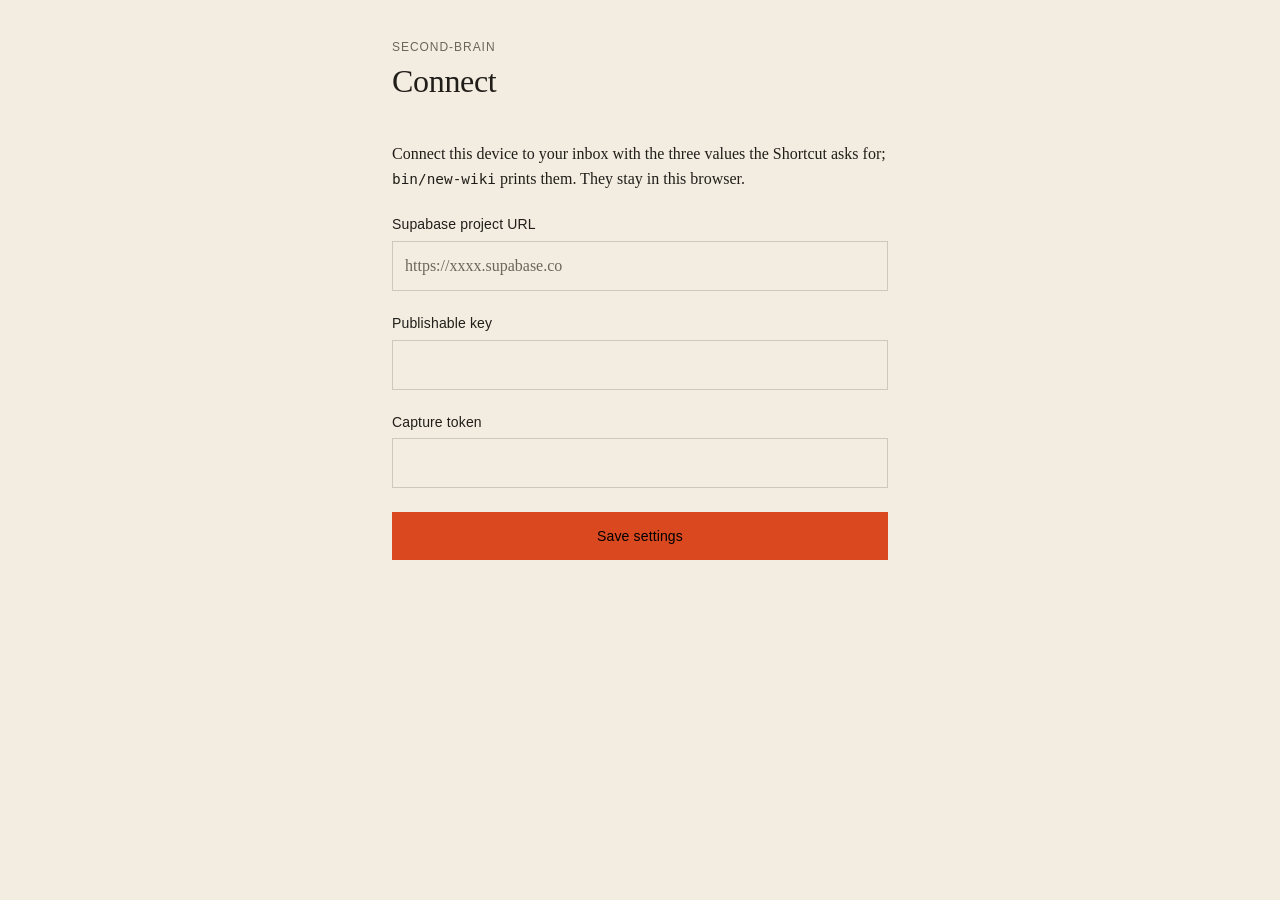
==== web/index.html @ a89e050c "feat(web): capture page for Android and desktop An installable page (PWA) that does what the Shortcu" ====
<!doctype html>
<html lang="en">
<head>
<meta charset="utf-8">
<meta name="viewport" content="width=device-width, initial-scale=1, viewport-fit=cover">
<meta http-equiv="Content-Security-Policy" content="default-src 'self'; connect-src 'self' https:; img-src 'self' blob: data:; script-src 'self'; style-src 'self'; base-uri 'none'; form-action 'self'">
<meta name="referrer" content="no-referrer">
<meta name="theme-color" content="#f3ede1">
<meta name="description" content="Share a link, a post or an image to your second-brain wiki from Android or a computer.">
<title>Save to second-brain</title>
<link rel="manifest" href="manifest.webmanifest">
<link rel="icon" href="icons/icon.svg" type="image/svg+xml">
<link rel="apple-touch-icon" href="icons/icon-192.png">
<link rel="stylesheet" href="style.css">
<script src="app.js" defer></script>
</head>
<body>
<main>
  <header>
    <p class="brand">second-brain</p>
    <h1 id="title">Save</h1>
  </header>

  <aside class="install" id="install-banner" hidden>
    <p>Install this page to save from any app's Share menu.</p>
    <button type="button" class="secondary" id="install">Install</button>
  </aside>

  <form id="capture" novalidate hidden>
    <section class="shared" id="shared" hidden>
      <p class="kind">Image</p>
      <img id="preview" alt="The image you're about to save">
      <button type="button" class="link" id="drop-image">Use a link instead</button>
    </section>

    <div class="link-input" id="link-input">
      <label class="field">
        <span>Link</span>
        <input id="url" type="url" inputmode="url" placeholder="https://…" autocomplete="off" spellcheck="false">
      </label>
      <p class="muted">Or <label class="link" for="file">choose an image</label>, paste one or drop it here.</p>
      <input id="file" type="file" accept="image/*" hidden>
    </div>

    <fieldset class="intents">
      <legend>What caught your eye?</legend>
      <div class="options" id="intents"></div>
    </fieldset>

    <label class="field">
      <span>Note</span>
      <textarea id="note" rows="3" placeholder="What do you want from this? For Idea to grow, the thought it gave you (optional)"></textarea>
    </label>
    <p class="muted" id="grow-hint" hidden>Without a note nothing is planted in hypar.</p>

    <button type="submit" class="primary" id="send">Save to second-brain</button>
    <p class="status" id="status" role="status" aria-live="polite"></p>
  </form>

  <form id="settings" novalidate hidden>
    <p>Connect this device to your inbox with the three values the Shortcut asks for; <code>bin/new-wiki</code> prints them. They stay in this browser.</p>
    <label class="field">
      <span>Supabase project URL</span>
      <input id="s-url" type="url" inputmode="url" placeholder="https://xxxx.supabase.co" autocomplete="off" spellcheck="false">
    </label>
    <label class="field">
      <span>Publishable key</span>
      <input id="s-key" type="text" autocomplete="off" spellcheck="false">
    </label>
    <label class="field">
      <span>Capture token</span>
      <input id="s-token" type="password" autocomplete="off" spellcheck="false">
    </label>
    <button type="submit" class="primary">Save settings</button>
    <p class="status" id="s-status" role="status" aria-live="polite"></p>

    <section id="extras" hidden>
      <h2>On Android</h2>
      <p class="muted">Install it from Chrome's menu (⋮ → Install app, or Add to Home screen). It then shows up when you share from any app.</p>

      <h2>On a computer</h2>
      <p>Drag this to your bookmarks bar: <a class="chip" id="bookmarklet" href="#">Save to second-brain</a></p>
      <p class="muted">Click it on any page to save that page.</p>

      <h2>On another device</h2>
      <button type="button" class="secondary" id="copy-link">Copy setup link</button>
      <p class="muted">Open the link on the other device to connect it. It holds your capture token: keep it private.</p>

      <p><button type="button" class="link" id="forget">Forget these settings</button></p>
    </section>
  </form>

  <footer id="footer" hidden>
    <p id="queue" hidden><span id="queue-count"></span> <button type="button" class="link" id="retry">Retry now</button></p>
    <button type="button" class="link" id="toggle-settings">Settings</button>
  </footer>
</main>
</body>
</html>
---- web/style.css ----
/* Tokens from docs/examples/DESIGN.style-paper-ink.md, a DESIGN.md second-brain
   generated: warm paper, black ink, one hot accent, square corners, no shadows. */
:root {
  --primary: #d9481f;
  --on-primary: #000000;
  --secondary: #6b655b;
  --tertiary: #2d5b8a;
  --on-tertiary: #f3ede1;
  --neutral: #f3ede1;
  --surface: #ebe3d3;
  --on-surface: #211e1a;
  --outline: #cdc8bd;
  --serif: "Source Serif 4", Georgia, "Times New Roman", serif;
  --sans: Inter, "Helvetica Neue", Helvetica, Arial, sans-serif;
  color-scheme: light;
}

* { box-sizing: border-box; }
[hidden] { display: none !important; }

html { -webkit-text-size-adjust: 100%; }
body {
  margin: 0;
  background: var(--neutral);
  color: var(--on-surface);
  font: 400 16px/1.6 var(--serif);
}

main {
  max-width: 34rem;
  margin: 0 auto;
  padding: max(40px, env(safe-area-inset-top)) 24px max(40px, env(safe-area-inset-bottom));
}

header { margin-bottom: 40px; }
.brand, h2, .kind {
  margin: 0 0 8px;
  font: 500 12px/1.2 var(--sans);
  letter-spacing: 0.08em;
  text-transform: uppercase;
  color: var(--secondary);
}
h1 { margin: 0; font: 500 32px/1.2 var(--serif); letter-spacing: -0.01em; }
h2 { margin: 40px 0 12px; }
p { margin: 0; }
code { font: 0.9em ui-monospace, Menlo, Consolas, monospace; }

form { display: grid; gap: 24px; }
.field { display: grid; gap: 8px; }
.field > span, legend { font: 500 14px/1.2 var(--sans); letter-spacing: 0.01em; }
.link-input { display: grid; gap: 12px; }

input[type="url"], input[type="text"], input[type="password"], textarea {
  width: 100%;
  min-height: 48px;
  padding: 12px;
  border: 1px solid var(--outline);
  border-radius: 0;
  background: var(--neutral);
  color: var(--on-surface);
  font: 400 16px/1.5 var(--serif);
}
textarea { resize: vertical; }
::placeholder { color: var(--secondary); opacity: 1; }

fieldset { margin: 0; padding: 0; border: 0; min-width: 0; }
legend { padding: 0; margin-bottom: 12px; }
.options { display: flex; flex-wrap: wrap; gap: 8px; }
.options label { cursor: pointer; }
.options input { position: absolute; opacity: 0; pointer-events: none; }
.options span {
  display: inline-block;
  padding: 8px 12px;
  border: 1px solid var(--outline);
  background: var(--surface);
  font: 500 14px/1.2 var(--sans);
}
.options input:checked + span { background: var(--tertiary); border-color: var(--tertiary); color: var(--on-tertiary); }

button { border-radius: 0; font: 500 14px/1.2 var(--sans); letter-spacing: 0.01em; cursor: pointer; }
.primary, .secondary { min-height: 48px; padding: 0 24px; }
.primary { border: 0; background: var(--primary); color: var(--on-primary); }
.primary:disabled { opacity: 0.6; cursor: progress; }
.secondary { border: 1px solid var(--outline); background: var(--surface); color: var(--on-surface); justify-self: start; }
.link {
  padding: 0;
  border: 0;
  background: none;
  color: var(--on-surface);
  font: inherit;
  text-decoration: underline;
  text-underline-offset: 3px;
  cursor: pointer;
}
.chip {
  display: inline-block;
  padding: 8px;
  background: var(--tertiary);
  color: var(--on-tertiary);
  font: 500 12px/1.2 var(--sans);
  letter-spacing: 0.01em;
  text-decoration: none;
  cursor: grab;
}

:focus-visible, .options input:focus-visible + span { outline: 2px solid var(--tertiary); outline-offset: 2px; }

.shared { display: grid; gap: 12px; padding: 24px; border: 1px solid var(--outline); background: var(--surface); }
.shared img { display: block; max-width: 100%; max-height: 50vh; margin: 0 auto; }
.shared .link { justify-self: start; font: 500 14px/1.2 var(--sans); }

.install {
  display: flex;
  align-items: center;
  justify-content: space-between;
  gap: 12px;
  margin-bottom: 40px;
  padding: 12px 12px 12px 24px;
  border: 1px solid var(--outline);
  background: var(--surface);
}

.muted { color: var(--secondary); font-size: 14px; }

#extras { display: grid; gap: 12px; margin-top: 16px; }
#extras h2 { margin: 28px 0 0; }
#extras h2:first-child { margin-top: 0; }
#extras > p:last-child { margin-top: 28px; }
.status { font: 500 14px/1.4 var(--sans); }
.status:empty { display: none; }
.status.ok::before { content: "✓ "; }
.status.error::before { content: "✗ "; }

footer {
  display: flex;
  flex-wrap: wrap;
  justify-content: space-between;
  gap: 12px;
  margin-top: 64px;
  padding-top: 24px;
  border-top: 1px solid var(--outline);
  color: var(--secondary);
  font: 500 14px/1.4 var(--sans);
}
footer .link { color: var(--secondary); }

body.dragging main { outline: 2px dashed var(--tertiary); outline-offset: -12px; }
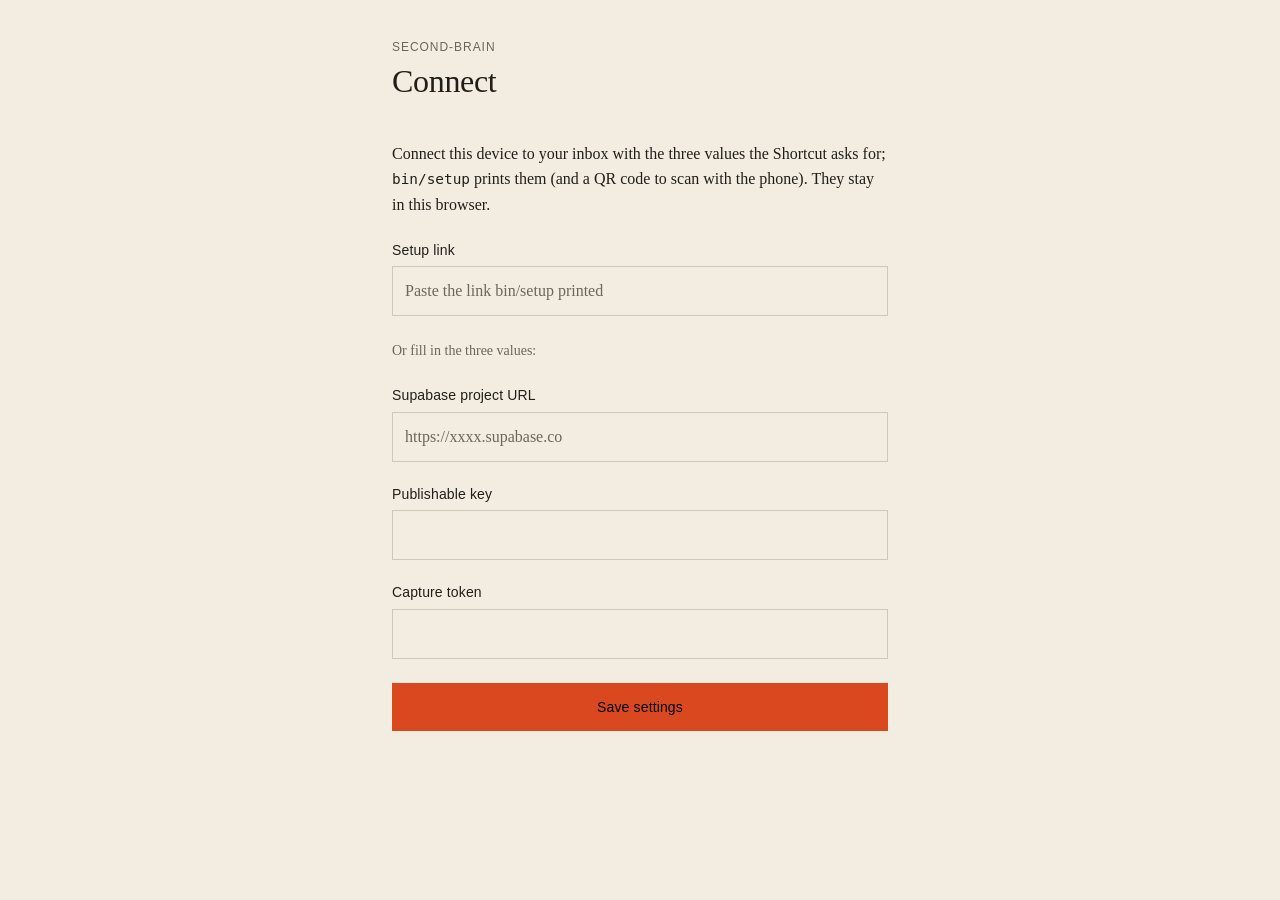
==== commit 5e648114: "feat: easier onboarding, and the capture page closes after a share - bin/new-wiki is now bin/setup (" ====
--- a/web/index.html
+++ b/web/index.html
@@ -58,7 +58,12 @@
   </form>
 
   <form id="settings" novalidate hidden>
-    <p>Connect this device to your inbox with the three values the Shortcut asks for; <code>bin/new-wiki</code> prints them. They stay in this browser.</p>
+    <p>Connect this device to your inbox with the three values the Shortcut asks for; <code>bin/setup</code> prints them (and a QR code to scan with the phone). They stay in this browser.</p>
+    <label class="field">
+      <span>Setup link</span>
+      <input id="s-link" type="text" placeholder="Paste the link bin/setup printed" autocomplete="off" spellcheck="false">
+    </label>
+    <p class="muted">Or fill in the three values:</p>
     <label class="field">
       <span>Supabase project URL</span>
       <input id="s-url" type="url" inputmode="url" placeholder="https://xxxx.supabase.co" autocomplete="off" spellcheck="false">
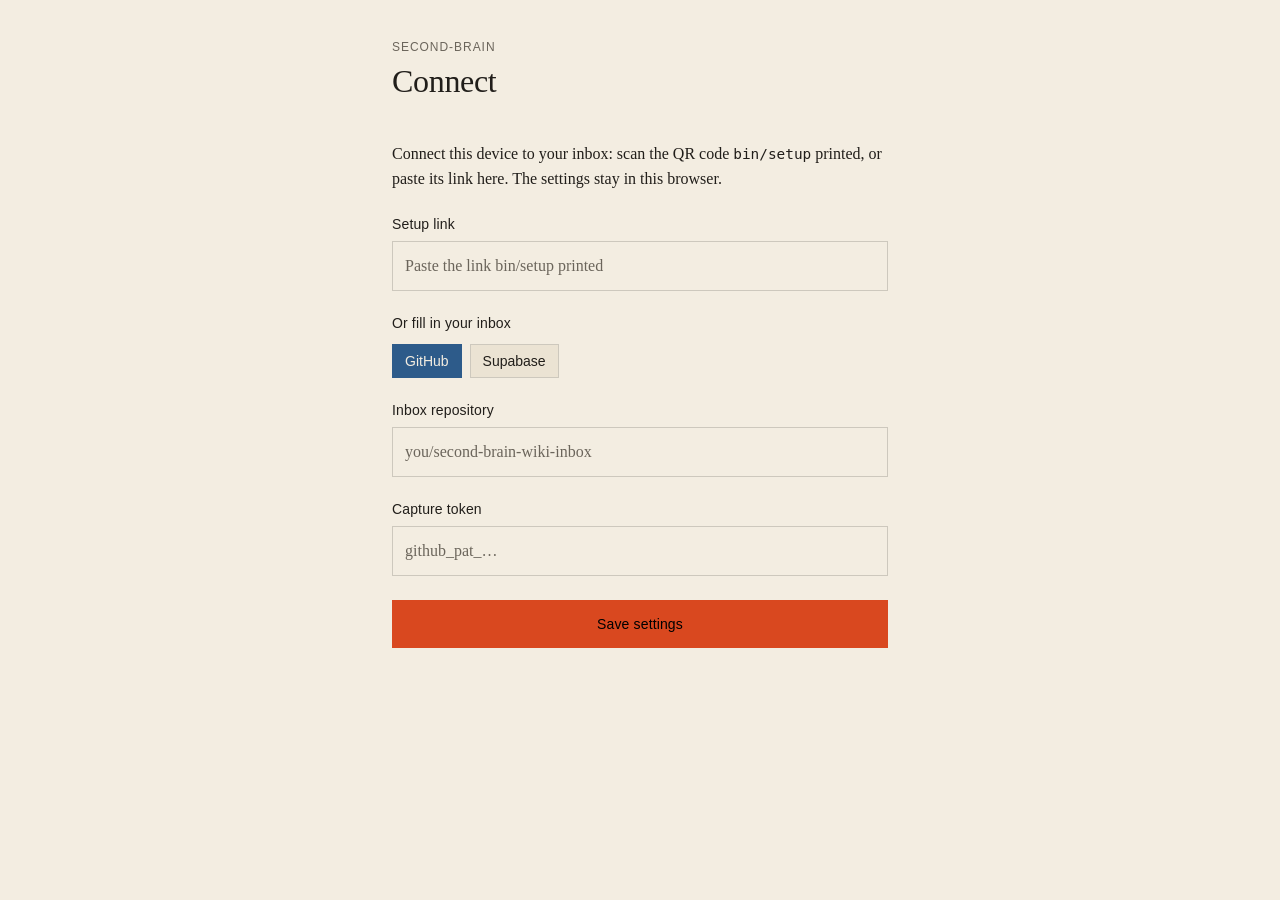
==== commit b1b9dd45: "wip: GitHub inbox" ====
--- a/web/index.html
+++ b/web/index.html
@@ -58,12 +58,29 @@
   </form>
 
   <form id="settings" novalidate hidden>
-    <p>Connect this device to your inbox with the three values the Shortcut asks for; <code>bin/setup</code> prints them (and a QR code to scan with the phone). They stay in this browser.</p>
+    <p>Connect this device to your inbox: scan the QR code <code>bin/setup</code> printed, or paste its link here. The settings stay in this browser.</p>
     <label class="field">
       <span>Setup link</span>
       <input id="s-link" type="text" placeholder="Paste the link bin/setup printed" autocomplete="off" spellcheck="false">
     </label>
-    <p class="muted">Or fill in the three values:</p>
+    <fieldset class="intents">
+      <legend>Or fill in your inbox</legend>
+      <div class="options">
+        <label><input type="radio" name="kind" value="github" checked><span>GitHub</span></label>
+        <label><input type="radio" name="kind" value="supabase"><span>Supabase</span></label>
+      </div>
+    </fieldset>
+    <div class="group" id="github-fields">
+      <label class="field">
+        <span>Inbox repository</span>
+        <input id="s-repo" type="text" placeholder="you/second-brain-wiki-inbox" autocomplete="off" spellcheck="false" autocapitalize="off">
+      </label>
+      <label class="field">
+        <span>Capture token</span>
+        <input id="s-gh-token" type="password" placeholder="github_pat_…" autocomplete="off" spellcheck="false">
+      </label>
+    </div>
+    <div class="group" id="supabase-fields" hidden>
     <label class="field">
       <span>Supabase project URL</span>
       <input id="s-url" type="url" inputmode="url" placeholder="https://xxxx.supabase.co" autocomplete="off" spellcheck="false">
@@ -76,6 +93,7 @@
       <span>Capture token</span>
       <input id="s-token" type="password" autocomplete="off" spellcheck="false">
     </label>
+    </div>
     <button type="submit" class="primary">Save settings</button>
     <p class="status" id="s-status" role="status" aria-live="polite"></p>
 
--- a/web/style.css
+++ b/web/style.css
@@ -49,6 +49,7 @@
 .field { display: grid; gap: 8px; }
 .field > span, legend { font: 500 14px/1.2 var(--sans); letter-spacing: 0.01em; }
 .link-input { display: grid; gap: 12px; }
+.group { display: grid; gap: 24px; }
 
 input[type="url"], input[type="text"], input[type="password"], textarea {
   width: 100%;
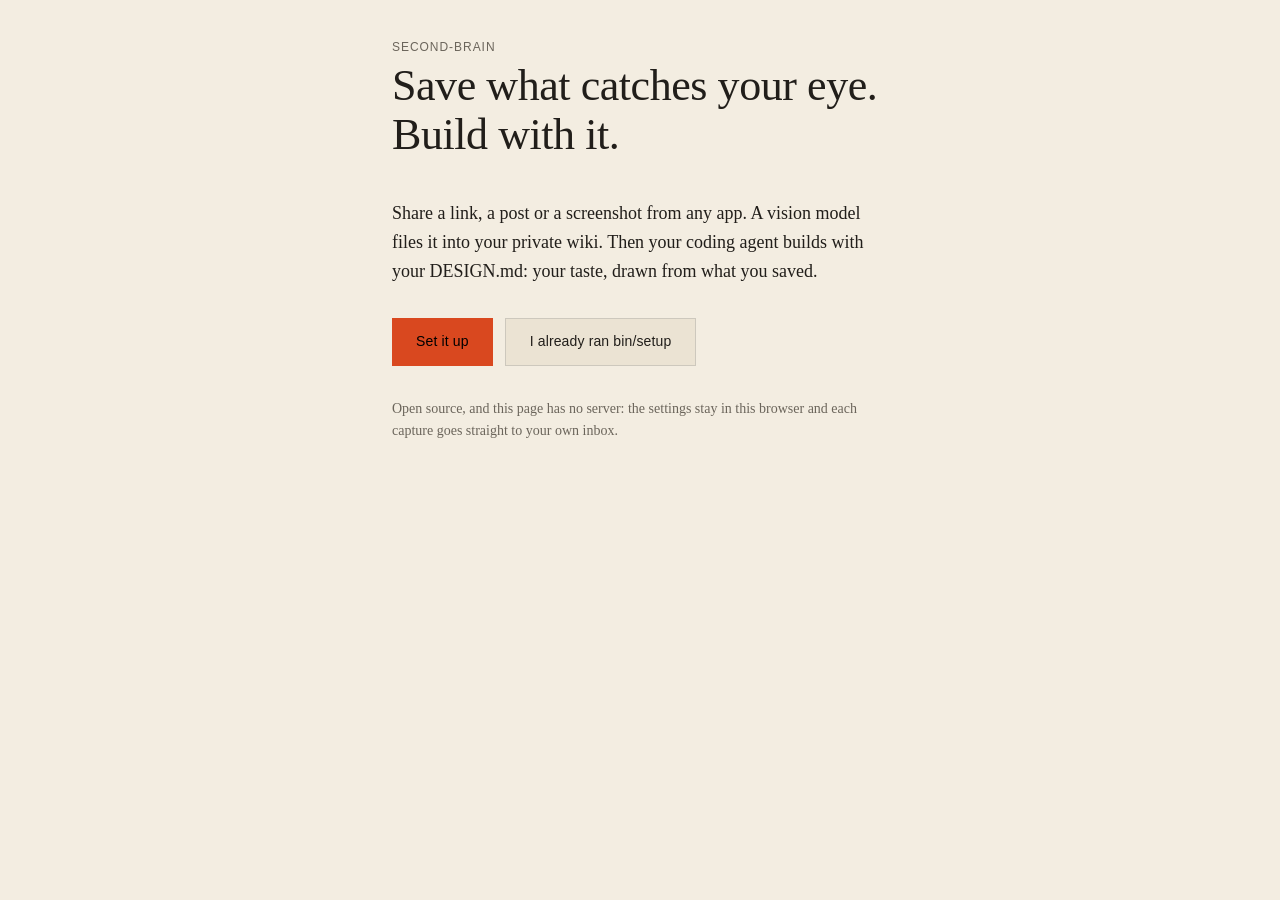
==== commit f16cf8a5: "feat(web): welcome on first visit, dark theme and clearer send states A visit with no settings that " ====
--- a/web/index.html
+++ b/web/index.html
@@ -5,9 +5,23 @@
 <meta name="viewport" content="width=device-width, initial-scale=1, viewport-fit=cover">
 <meta http-equiv="Content-Security-Policy" content="default-src 'self'; connect-src 'self' https:; img-src 'self' blob: data:; script-src 'self'; style-src 'self'; base-uri 'none'; form-action 'self'">
 <meta name="referrer" content="no-referrer">
-<meta name="theme-color" content="#f3ede1">
-<meta name="description" content="Share a link, a post or an image to your second-brain wiki from Android or a computer.">
+<meta name="theme-color" content="#f3ede1" media="(prefers-color-scheme: light)">
+<meta name="theme-color" content="#1b1915" media="(prefers-color-scheme: dark)">
+<meta name="color-scheme" content="light dark">
+<meta name="description" content="Share a link, a post or an image from Android or any browser. A vision model files it into your private wiki.">
 <title>Save to second-brain</title>
+<!-- Link previews. Absolute URLs, as crawlers need: change them if you host your own copy. -->
+<link rel="canonical" href="https://albegosu.github.io/second-brain/">
+<meta property="og:type" content="website">
+<meta property="og:site_name" content="second-brain">
+<meta property="og:title" content="Save to second-brain">
+<meta property="og:description" content="Share a link, a post or an image from Android or any browser. A vision model files it into your private wiki.">
+<meta property="og:url" content="https://albegosu.github.io/second-brain/">
+<meta property="og:image" content="https://albegosu.github.io/second-brain/icons/og.png">
+<meta property="og:image:width" content="1200">
+<meta property="og:image:height" content="630">
+<meta property="og:image:alt" content="The second-brain capture page: save to second-brain from Android or any browser.">
+<meta name="twitter:card" content="summary_large_image">
 <link rel="manifest" href="manifest.webmanifest">
 <link rel="icon" href="icons/icon.svg" type="image/svg+xml">
 <link rel="apple-touch-icon" href="icons/icon-192.png">
@@ -18,13 +32,27 @@
 <main>
   <header>
     <p class="brand">second-brain</p>
-    <h1 id="title">Save</h1>
+    <h1 id="title" tabindex="-1">Save</h1>
   </header>
 
   <aside class="install" id="install-banner" hidden>
     <p>Install this page to save from any app's Share menu.</p>
     <button type="button" class="secondary" id="install">Install</button>
   </aside>
+
+  <!-- A first visit: no settings yet, and the page wasn't opened to connect or to save something. -->
+  <section class="welcome" id="welcome" hidden>
+    <p class="lead">Share a link, a post or a screenshot from any app. A vision model files it into your private wiki. Then your coding agent builds with your DESIGN.md: your taste, drawn from what you saved.</p>
+    <!-- docs/readme/flow.svg, copied here when the page is deployed (.github/workflows/pages.yml). -->
+    <figure class="flow" id="flow">
+      <img id="flow-img" src="flow.svg" width="1280" height="720" loading="lazy" decoding="async" alt="The flow, animated: something shared from a phone is filed into a wiki, the wiki becomes a DESIGN.md, and a coding agent builds with it.">
+    </figure>
+    <div class="actions">
+      <a class="primary" href="https://github.com/albegosu/second-brain#quick-start">Set it up</a>
+      <button type="button" class="secondary" id="have-setup">I already ran bin/setup</button>
+    </div>
+    <p class="muted">Open source, and this page has no server: the settings stay in this browser and each capture goes straight to your own inbox.</p>
+  </section>
 
   <form id="capture" novalidate hidden>
     <section class="shared" id="shared" hidden>
@@ -53,8 +81,13 @@
     </label>
     <p class="muted" id="grow-hint" hidden>Without a note nothing is planted in hypar.</p>
 
-    <button type="submit" class="primary" id="send">Save to second-brain</button>
+    <button type="submit" class="primary" id="send" aria-busy="false"><span class="dots" aria-hidden="true"><i></i><i></i><i></i></span><span id="send-label">Save to second-brain</span></button>
     <p class="status" id="status" role="status" aria-live="polite"></p>
+
+    <div class="queue" id="queue" hidden>
+      <p><span id="queue-count" role="status" aria-live="polite"></span> <span class="muted">It's kept on this device and retried when you're back online or open this page again.</span></p>
+      <button type="button" class="secondary" id="retry" aria-busy="false">Retry now</button>
+    </div>
   </form>
 
   <form id="settings" novalidate hidden>
@@ -114,7 +147,6 @@
   </form>
 
   <footer id="footer" hidden>
-    <p id="queue" hidden><span id="queue-count"></span> <button type="button" class="link" id="retry">Retry now</button></p>
     <button type="button" class="link" id="toggle-settings">Settings</button>
   </footer>
 </main>
--- a/web/style.css
+++ b/web/style.css
@@ -1,5 +1,11 @@
 /* Tokens from docs/examples/DESIGN.style-paper-ink.md, a DESIGN.md second-brain
-   generated: warm paper, black ink, one hot accent, square corners, no shadows. */
+   generated: warm paper, black ink, one hot accent, square corners, no shadows.
+
+   The dark theme is not in that DESIGN.md: its values are derived here. A warm
+   near-black ground, paper-colored text, the same hot accent and a lighter blue.
+   WCAG contrast, dark: on-surface 15.1:1 on neutral and 13.4:1 on surface,
+   secondary 6.1:1 and 5.4:1, on-primary 4.9:1 on primary, on-tertiary 8.1:1 on
+   tertiary, and the focus outline (tertiary) 8.1:1 on neutral and 7.2:1 on surface. */
 :root {
   --primary: #d9481f;
   --on-primary: #000000;
@@ -12,7 +18,19 @@
   --outline: #cdc8bd;
   --serif: "Source Serif 4", Georgia, "Times New Roman", serif;
   --sans: Inter, "Helvetica Neue", Helvetica, Arial, sans-serif;
-  color-scheme: light;
+  color-scheme: light dark;
+}
+
+@media (prefers-color-scheme: dark) {
+  :root {
+    --secondary: #9f978a;
+    --tertiary: #8fb3dc;
+    --on-tertiary: #1b1915;
+    --neutral: #1b1915;
+    --surface: #26231e;
+    --on-surface: #f3ede1;
+    --outline: #433e36;
+  }
 }
 
 * { box-sizing: border-box; }
@@ -41,6 +59,7 @@
   color: var(--secondary);
 }
 h1 { margin: 0; font: 500 32px/1.2 var(--serif); letter-spacing: -0.01em; }
+h1:focus { outline: none; }  /* focused only to move a screen reader to the new screen */
 h2 { margin: 40px 0 12px; }
 p { margin: 0; }
 code { font: 0.9em ui-monospace, Menlo, Consolas, monospace; }
@@ -64,25 +83,48 @@
 textarea { resize: vertical; }
 ::placeholder { color: var(--secondary); opacity: 1; }
 
+/* --- Choices: what caught your eye, and the kind of inbox ------------------- */
+
 fieldset { margin: 0; padding: 0; border: 0; min-width: 0; }
 legend { padding: 0; margin-bottom: 12px; }
 .options { display: flex; flex-wrap: wrap; gap: 8px; }
-.options label { cursor: pointer; }
+.options label { display: flex; cursor: pointer; }
 .options input { position: absolute; opacity: 0; pointer-events: none; }
 .options span {
-  display: inline-block;
-  padding: 8px 12px;
+  display: flex;
+  align-items: center;
+  width: 100%;
+  min-height: 44px;  /* a thumb-sized target */
+  padding: 10px 16px;
   border: 1px solid var(--outline);
   background: var(--surface);
   font: 500 14px/1.2 var(--sans);
-}
+  transition: background-color 120ms ease-out, border-color 120ms ease-out, color 120ms ease-out;
+}
+.options label:hover span { border-color: var(--secondary); }
 .options input:checked + span { background: var(--tertiary); border-color: var(--tertiary); color: var(--on-tertiary); }
+/* Six intents in an even grid: two columns on a phone, three on a wider screen. */
+#intents { display: grid; grid-template-columns: repeat(auto-fill, minmax(9.5rem, 1fr)); }
+
+/* --- Buttons and links ------------------------------------------------------ */
 
 button { border-radius: 0; font: 500 14px/1.2 var(--sans); letter-spacing: 0.01em; cursor: pointer; }
-.primary, .secondary { min-height: 48px; padding: 0 24px; }
+.primary, .secondary {
+  display: inline-flex;
+  align-items: center;
+  justify-content: center;
+  gap: 12px;
+  min-height: 48px;
+  padding: 0 24px;
+  font: 500 14px/1.2 var(--sans);
+  letter-spacing: 0.01em;
+  text-decoration: none;
+}
 .primary { border: 0; background: var(--primary); color: var(--on-primary); }
 .primary:disabled { opacity: 0.6; cursor: progress; }
 .secondary { border: 1px solid var(--outline); background: var(--surface); color: var(--on-surface); justify-self: start; }
+.secondary:hover { border-color: var(--secondary); }
+.secondary:disabled { cursor: progress; }
 .link {
   padding: 0;
   border: 0;
@@ -106,6 +148,26 @@
 
 :focus-visible, .options input:focus-visible + span { outline: 2px solid var(--tertiary); outline-offset: 2px; }
 
+/* Sending: the button stays solid and three squares pulse in turn. */
+.primary[aria-busy="true"] { opacity: 1; }
+.dots { display: none; gap: 4px; }
+[aria-busy="true"] > .dots { display: inline-flex; }
+.dots i { width: 6px; height: 6px; background: currentColor; animation: pulse 900ms ease-in-out infinite; }
+.dots i:nth-child(2) { animation-delay: 150ms; }
+.dots i:nth-child(3) { animation-delay: 300ms; }
+@keyframes pulse { 0%, 70%, 100% { opacity: 0.25; } 35% { opacity: 1; } }
+
+/* --- Welcome ---------------------------------------------------------------- */
+
+[data-screen="welcome"] h1 { font-size: clamp(32px, 7.5vw, 44px); line-height: 1.1; }
+.welcome { display: grid; gap: 32px; }
+.lead { font: 400 18px/1.6 var(--serif); }
+.flow { margin: 0; border: 1px solid var(--outline); background: var(--surface); }
+.flow img { display: block; width: 100%; height: auto; }
+.actions { display: flex; flex-wrap: wrap; gap: 12px; }
+
+/* --- What was shared, the install banner ------------------------------------ */
+
 .shared { display: grid; gap: 12px; padding: 24px; border: 1px solid var(--outline); background: var(--surface); }
 .shared img { display: block; max-width: 100%; max-height: 50vh; margin: 0 auto; }
 .shared .link { justify-self: start; font: 500 14px/1.2 var(--sans); }
@@ -127,10 +189,87 @@
 #extras h2 { margin: 28px 0 0; }
 #extras h2:first-child { margin-top: 0; }
 #extras > p:last-child { margin-top: 28px; }
+
+/* --- Status: sent, waiting to send, error ----------------------------------- */
+
 .status { font: 500 14px/1.4 var(--sans); }
 .status:empty { display: none; }
-.status.ok::before { content: "✓ "; }
-.status.error::before { content: "✗ "; }
+/* Sending and preparing are shown on the button; the line still tells a screen reader. */
+.status.busy { position: absolute; width: 1px; height: 1px; overflow: hidden; clip-path: inset(50%); white-space: nowrap; }
+
+/* A notice: a mark in a 20px square, then the message. */
+.status.ok, .status.error, .queue {
+  position: relative;
+  padding: 12px 16px 12px 48px;
+  border: 1px solid var(--outline);
+  background: var(--surface);
+  color: var(--on-surface);
+  animation: notice-in 200ms ease-out;
+}
+.status.ok::before, .status.error::before, .queue::before {
+  content: "";
+  position: absolute;
+  top: 12px;
+  left: 16px;
+  width: 20px;
+  height: 20px;
+}
+/* Sent: a check drawn in the second accent, short stroke then long. */
+.status.ok::before { background: var(--tertiary); }
+.status.ok::after {
+  content: "";
+  position: absolute;
+  top: 14px;
+  left: 23px;
+  width: 6px;
+  height: 11px;
+  border: solid var(--on-tertiary);
+  border-width: 0 2px 2px 0;
+  transform: rotate(45deg);
+  animation: draw 320ms ease-out 80ms both;
+}
+/* Error: an exclamation mark on the hot accent. */
+.status.error::before {
+  content: "!";
+  content: "!" / "";
+  background: var(--primary);
+  color: var(--on-primary);
+  font: 700 14px/20px var(--sans);
+  text-align: center;
+}
+/* Waiting to send: a clock, and a way to retry. */
+.queue {
+  display: flex;
+  flex-wrap: wrap;
+  align-items: center;
+  justify-content: space-between;
+  gap: 12px 16px;
+  padding-right: 12px;
+  font: 500 14px/1.4 var(--sans);
+}
+.queue p { flex: 1 1 14rem; }
+.queue .muted { font-weight: 400; }
+.queue .secondary { background: var(--neutral); }
+.queue::before { border: 2px solid var(--secondary); border-radius: 50%; }
+.queue::after {
+  content: "";
+  position: absolute;
+  top: 17px;
+  left: 25px;
+  width: 5px;
+  height: 6px;
+  border: solid var(--secondary);
+  border-width: 0 0 2px 2px;
+}
+
+@keyframes notice-in { from { opacity: 0; transform: translateY(4px); } }
+@keyframes draw {
+  from { clip-path: inset(100% 100% 0 0); }
+  40% { clip-path: inset(calc(100% - 2px) 0 0 0); }
+  to { clip-path: inset(0); }
+}
+
+/* --- Footer, dropping an image ---------------------------------------------- */
 
 footer {
   display: flex;
@@ -146,3 +285,15 @@
 footer .link { color: var(--secondary); }
 
 body.dragging main { outline: 2px dashed var(--tertiary); outline-offset: -12px; }
+
+/* --- Small screens, reduced motion ------------------------------------------ */
+
+@media (max-width: 30rem) {
+  .actions > * { flex: 1 1 auto; }
+}
+
+@media (prefers-reduced-motion: reduce) {
+  *, ::before, ::after { animation: none !important; transition: none !important; }
+  .dots i:nth-child(2) { opacity: 0.6; }
+  .dots i:nth-child(3) { opacity: 0.3; }
+}
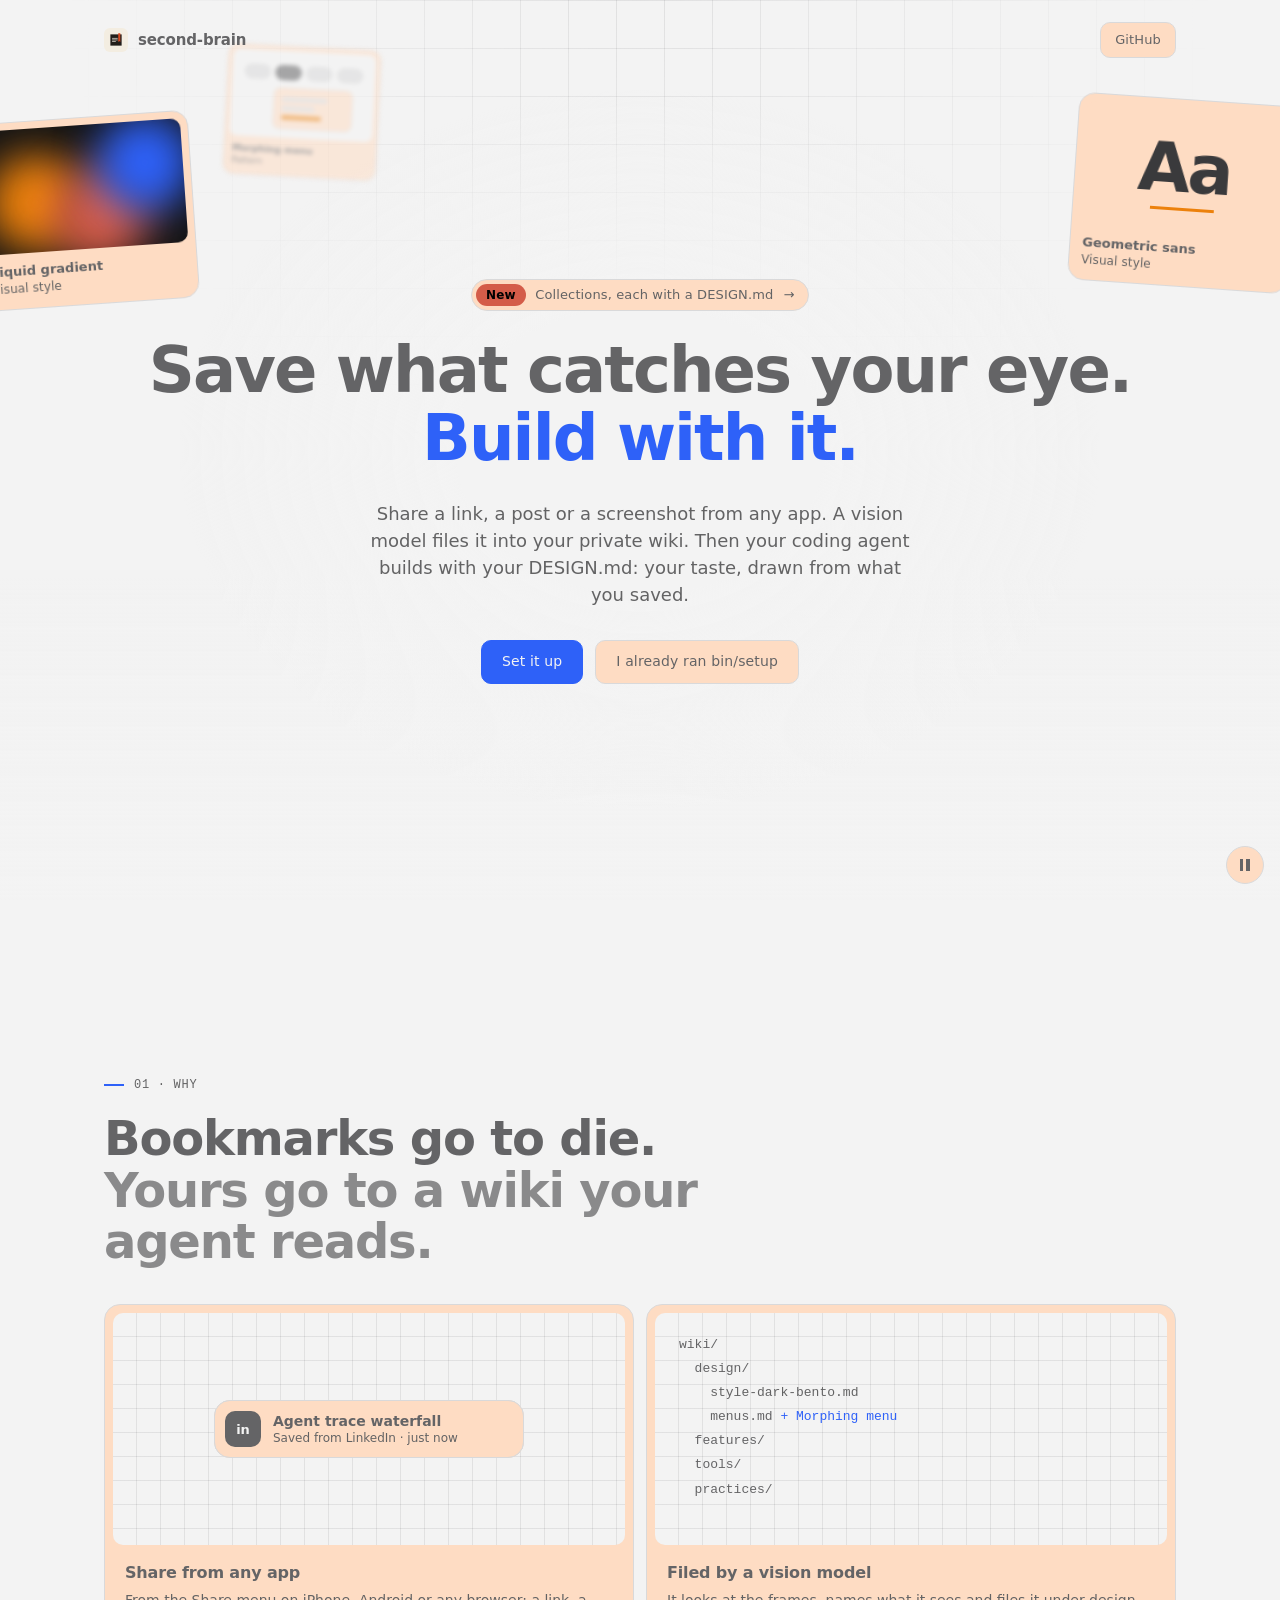
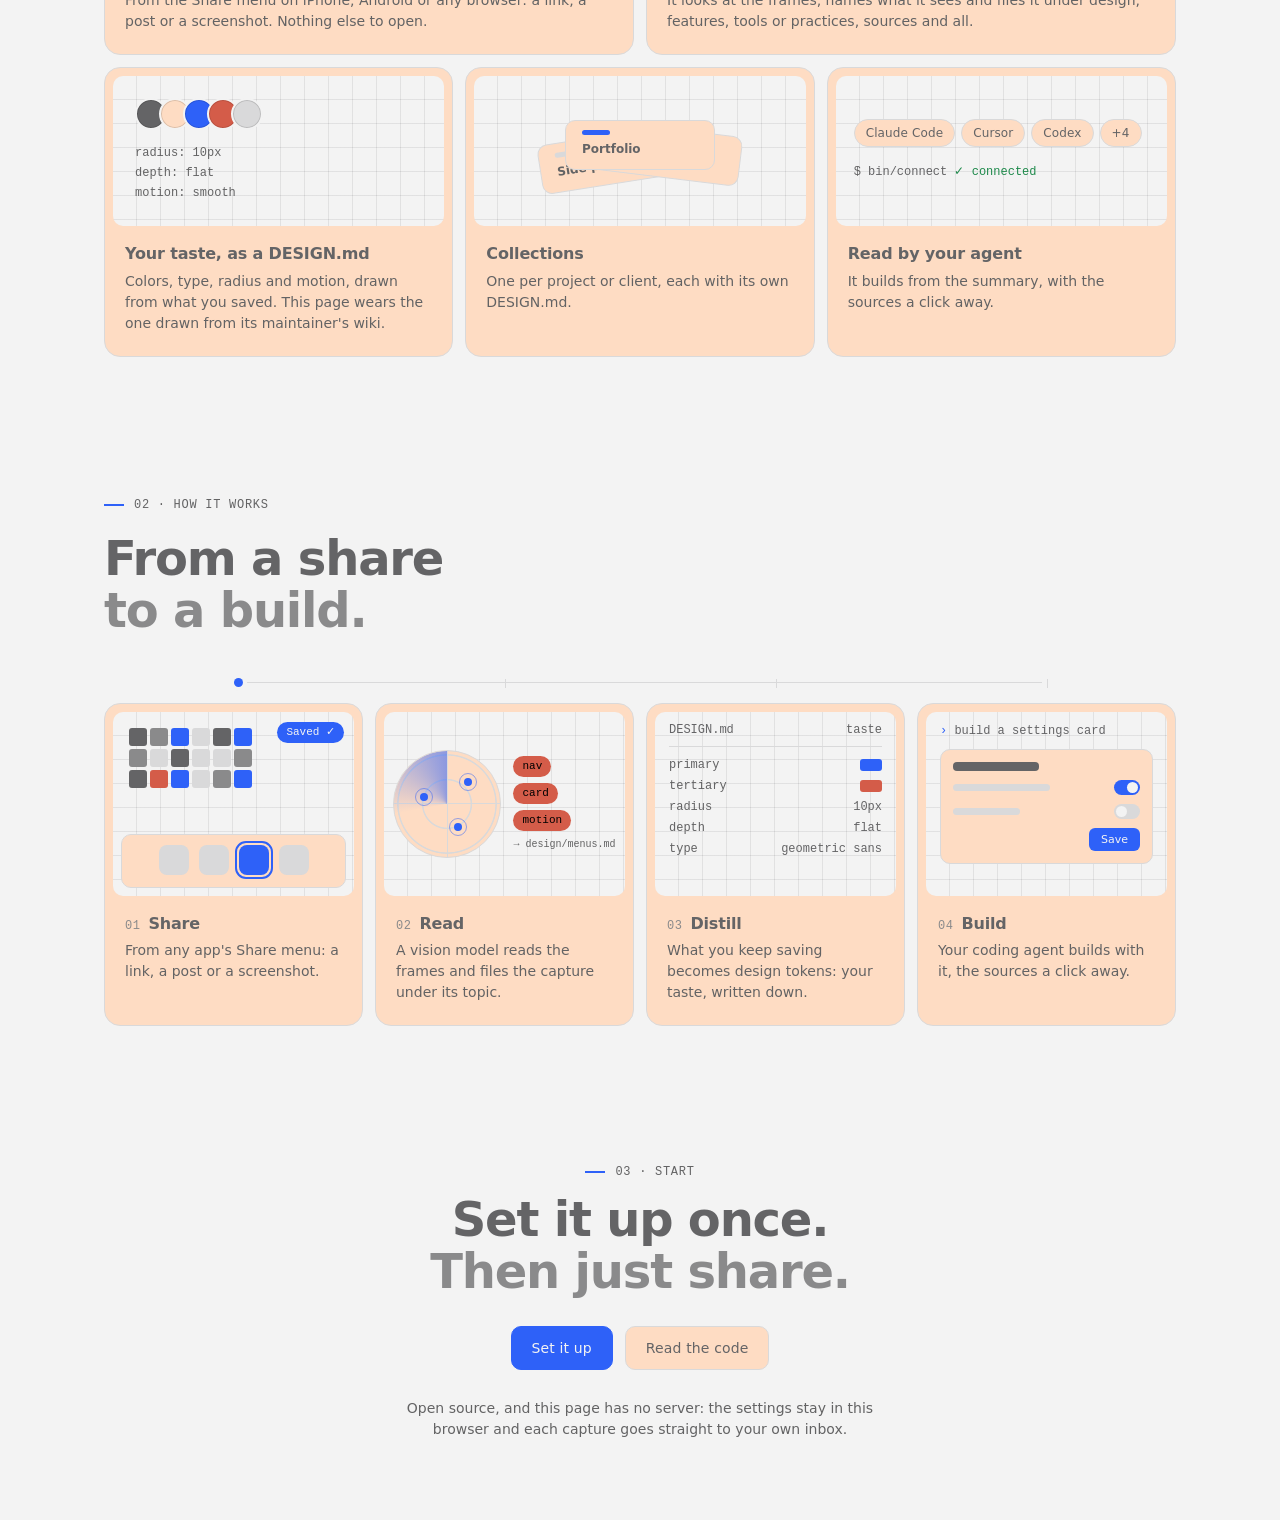
==== commit 7e7a8086: "feat(web): a landing page in the wiki's own taste The capture page's welcome becomes a landing page," ====
--- a/web/index.html
+++ b/web/index.html
@@ -5,8 +5,8 @@
 <meta name="viewport" content="width=device-width, initial-scale=1, viewport-fit=cover">
 <meta http-equiv="Content-Security-Policy" content="default-src 'self'; connect-src 'self' https:; img-src 'self' blob: data:; script-src 'self'; style-src 'self'; base-uri 'none'; form-action 'self'">
 <meta name="referrer" content="no-referrer">
-<meta name="theme-color" content="#f3ede1" media="(prefers-color-scheme: light)">
-<meta name="theme-color" content="#1b1915" media="(prefers-color-scheme: dark)">
+<meta name="theme-color" content="#f3f3f3" media="(prefers-color-scheme: light)">
+<meta name="theme-color" content="#141414" media="(prefers-color-scheme: dark)">
 <meta name="color-scheme" content="light dark">
 <meta name="description" content="Share a link, a post or an image from Android or any browser. A vision model files it into your private wiki.">
 <title>Save to second-brain</title>
@@ -29,10 +29,35 @@
 <script src="app.js" defer></script>
 </head>
 <body>
+<!-- The welcome's backdrop: the kind of thing people save, drifting at different depths. -->
+<div class="drift" aria-hidden="true">
+  <div class="cap c1"><div class="art a-gradient"><i></i><i></i><i></i></div><p>Liquid gradient<span>Visual style</span></p></div>
+  <div class="cap c2"><div class="art a-menu"><i></i><i></i><i></i><i></i></div><p>Morphing menu<span>Pattern</span></p></div>
+  <div class="cap c3"><div class="art a-bento"><i></i><i></i><i></i><i></i><i></i></div><p>Bento dashboard<span>Visual style</span></p></div>
+  <div class="cap c4"><div class="art a-dither"></div><p>Pixel morph<span>Visual style</span></p></div>
+  <div class="cap c5"><div class="art a-chart"><i></i><i></i><i></i><i></i><i></i><i></i><i></i></div><p>Latency waterfall<span>Feature</span></p></div>
+  <div class="cap c6"><div class="art a-type">Aa</div><p>Geometric sans<span>Visual style</span></p></div>
+  <div class="cap c7"><div class="art a-swatches"><i></i><i></i><i></i><i></i><i></i></div><p>Warm palette<span>Visual style</span></p></div>
+  <div class="cap c8"><div class="art a-cmdk"><b></b><i></i><i></i><i></i></div><p>Command palette<span>Tool</span></p></div>
+  <div class="cap c9"><div class="art a-radar"><i></i><b></b></div><p>Radar alerts<span>Pattern</span></p></div>
+  <div class="cap c10"><div class="art a-ascii">░▒▓█▓▒░ ▒▓█▓▒ ░▒▓▒░<br>▓█▓▒░ ░▒▓█▓▒░ ▒▓█<br>░▒▓█▓▒░ ▒▓█▓▒ ░▒▓▒░</div><p>ASCII fusion<span>Visual style</span></p></div>
+  <div class="cap c11"><div class="art a-gradient alt"><i></i><i></i><i></i></div><p>Aurora card<span>Visual style</span></p></div>
+</div>
+<button type="button" class="motion only-welcome" id="motion" aria-pressed="false" aria-label="Pause motion" title="Pause motion"></button>
+<div class="bar">
+  <a class="mark" href="./"><img src="icons/icon.svg" alt="" width="24" height="24"><span>second-brain</span></a>
+  <div class="bar-end">
+    <a class="secondary pill only-welcome" href="https://github.com/albegosu/second-brain">GitHub</a>
+    <div id="footer" hidden>
+      <button type="button" class="secondary pill" id="toggle-settings">Settings</button>
+    </div>
+  </div>
+</div>
 <main>
   <header>
-    <p class="brand">second-brain</p>
+    <a class="badge only-welcome" href="https://github.com/albegosu/second-brain#what-you-get"><b>New</b><span>Collections, each with a DESIGN.md</span></a>
     <h1 id="title" tabindex="-1">Save</h1>
+    <p class="inbox" id="inbox" hidden></p>
   </header>
 
   <aside class="install" id="install-banner" hidden>
@@ -42,16 +67,124 @@
 
   <!-- A first visit: no settings yet, and the page wasn't opened to connect or to save something. -->
   <section class="welcome" id="welcome" hidden>
-    <p class="lead">Share a link, a post or a screenshot from any app. A vision model files it into your private wiki. Then your coding agent builds with your DESIGN.md: your taste, drawn from what you saved.</p>
-    <!-- docs/readme/flow.svg, copied here when the page is deployed (.github/workflows/pages.yml). -->
-    <figure class="flow" id="flow">
-      <img id="flow-img" src="flow.svg" width="1280" height="720" loading="lazy" decoding="async" alt="The flow, animated: something shared from a phone is filed into a wiki, the wiki becomes a DESIGN.md, and a coding agent builds with it.">
-    </figure>
-    <div class="actions">
-      <a class="primary" href="https://github.com/albegosu/second-brain#quick-start">Set it up</a>
-      <button type="button" class="secondary" id="have-setup">I already ran bin/setup</button>
-    </div>
-    <p class="muted">Open source, and this page has no server: the settings stay in this browser and each capture goes straight to your own inbox.</p>
+    <div class="hero">
+      <p class="lead">Share a link, a post or a screenshot from any app. A vision model files it into your private wiki. Then your coding agent builds with your DESIGN.md: your taste, drawn from what you saved.</p>
+      <div class="actions">
+        <a class="primary" href="https://github.com/albegosu/second-brain#quick-start">Set it up</a>
+        <button type="button" class="secondary" id="have-setup">I already ran bin/setup</button>
+      </div>
+    </div>
+
+    <section class="part" aria-labelledby="why">
+      <p class="eyebrow">01 · Why</p>
+      <h2 class="display reveal" id="why">Bookmarks go to die. <span>Yours go to a wiki your agent reads.</span></h2>
+      <div class="bento">
+        <article class="cell wide reveal">
+          <div class="demo toasts" aria-hidden="true">
+            <div class="toast"><b class="src">X</b><p>Morphing menu<span>Saved from X · just now</span></p></div>
+            <div class="toast"><b class="src">IG</b><p>Bento dashboard<span>Saved from Instagram · just now</span></p></div>
+            <div class="toast"><b class="src">in</b><p>Agent trace waterfall<span>Saved from LinkedIn · just now</span></p></div>
+          </div>
+          <h3>Share from any app</h3>
+          <p>From the Share menu on iPhone, Android or any browser: a link, a post or a screenshot. Nothing else to open.</p>
+        </article>
+        <article class="cell wide reveal">
+          <div class="demo tree" aria-hidden="true">
+            <p class="dir">wiki/</p>
+            <p class="dir in1">design/</p>
+            <p class="in2">style-dark-bento.md</p>
+            <p class="in2 new">menus.md <span>+ Morphing menu</span></p>
+            <p class="dir in1">features/</p>
+            <p class="dir in1">tools/</p>
+            <p class="dir in1">practices/</p>
+          </div>
+          <h3>Filed by a vision model</h3>
+          <p>It looks at the frames, names what it sees and files it under design, features, tools or practices, sources and all.</p>
+        </article>
+        <article class="cell reveal">
+          <div class="demo tokens" aria-hidden="true">
+            <div class="swatches"><i></i><i></i><i></i><i></i><i></i></div>
+            <code>radius: 10px<br>depth: flat<br>motion: smooth</code>
+          </div>
+          <h3>Your taste, as a DESIGN.md</h3>
+          <p>Colors, type, radius and motion, drawn from what you saved. This page wears the one drawn from its maintainer's wiki.</p>
+        </article>
+        <article class="cell reveal">
+          <div class="demo folders" aria-hidden="true">
+            <span>Side project</span><span>Client work</span><span>Portfolio</span>
+          </div>
+          <h3>Collections</h3>
+          <p>One per project or client, each with its own DESIGN.md.</p>
+        </article>
+        <article class="cell reveal">
+          <div class="demo agents" aria-hidden="true">
+            <div class="chips"><span>Claude Code</span><span>Cursor</span><span>Codex</span><span>+4</span></div>
+            <code><b>$</b> bin/connect <i>✓ connected</i></code>
+          </div>
+          <h3>Read by your agent</h3>
+          <p>It builds from the summary, with the sources a click away.</p>
+        </article>
+      </div>
+    </section>
+
+    <section class="part" aria-labelledby="loop">
+      <p class="eyebrow">02 · How it works</p>
+      <h2 class="display reveal" id="loop">From a share <span>to a build.</span></h2>
+      <ol class="pipeline reveal">
+        <li class="stage s1">
+          <div class="scene share" aria-hidden="true">
+            <div class="shot a"><i></i><i></i><i></i><i></i><i></i><i></i><i></i><i></i><i></i><i></i><i></i><i></i><i></i><i></i><i></i><i></i><i></i><i></i></div>
+            <div class="sheet b"><i></i><i></i><i class="me"></i><i></i></div>
+            <b class="saved d">Saved ✓</b>
+          </div>
+          <h3><b>01</b>Share</h3>
+          <p>From any app's Share menu: a link, a post or a screenshot.</p>
+        </li>
+        <li class="stage s2">
+          <div class="scene radar" aria-hidden="true">
+            <div class="scope"><i class="sweep"></i><b class="blip a"></b><b class="blip b"></b><b class="blip c"></b></div>
+            <p class="hits"><span class="a">nav</span><span class="b">card</span><span class="c">motion</span><span class="d">→ design/menus.md</span></p>
+          </div>
+          <h3><b>02</b>Read</h3>
+          <p>A vision model reads the frames and files the capture under its topic.</p>
+        </li>
+        <li class="stage s3">
+          <div class="scene distill" aria-hidden="true">
+            <p class="file a">DESIGN.md <span>taste</span></p>
+            <p class="ln b">primary <i class="sw p"></i></p>
+            <p class="ln c">tertiary <i class="sw t"></i></p>
+            <p class="ln d">radius <b>10px</b></p>
+            <p class="ln e">depth <b>flat</b></p>
+            <p class="ln e">type <b>geometric sans</b></p>
+          </div>
+          <h3><b>03</b>Distill</h3>
+          <p>What you keep saving becomes design tokens: your taste, written down.</p>
+        </li>
+        <li class="stage s4">
+          <div class="scene build" aria-hidden="true">
+            <p class="prompt a"><b>›</b> build a settings card</p>
+            <div class="ui b">
+              <i></i>
+              <div class="ui-row c"><i></i><b></b></div>
+              <div class="ui-row d"><i class="short"></i><b class="off"></b></div>
+              <span class="btn e">Save</span>
+            </div>
+          </div>
+          <h3><b>04</b>Build</h3>
+          <p>Your coding agent builds with it, the sources a click away.</p>
+        </li>
+      </ol>
+    </section>
+
+    <section class="part outro reveal" aria-labelledby="start">
+      <p class="eyebrow">03 · Start</p>
+      <h2 class="display" id="start">Set it up once. <span>Then just share.</span></h2>
+      <div class="actions">
+        <a class="primary" href="https://github.com/albegosu/second-brain#quick-start">Set it up</a>
+        <a class="secondary" href="https://github.com/albegosu/second-brain">Read the code</a>
+      </div>
+      <p class="muted">Open source, and this page has no server: the settings stay in this browser and each capture goes straight to your own inbox.</p>
+    </section>
   </section>
 
   <form id="capture" novalidate hidden>
@@ -146,9 +279,6 @@
     </section>
   </form>
 
-  <footer id="footer" hidden>
-    <button type="button" class="link" id="toggle-settings">Settings</button>
-  </footer>
 </main>
 </body>
 </html>
--- a/web/style.css
+++ b/web/style.css
@@ -1,35 +1,77 @@
-/* Tokens from docs/examples/DESIGN.style-paper-ink.md, a DESIGN.md second-brain
-   generated: warm paper, black ink, one hot accent, square corners, no shadows.
-
-   The dark theme is not in that DESIGN.md: its values are derived here. A warm
-   near-black ground, paper-colored text, the same hot accent and a lighter blue.
-   WCAG contrast, dark: on-surface 15.1:1 on neutral and 13.4:1 on surface,
-   secondary 6.1:1 and 5.4:1, on-primary 4.9:1 on primary, on-tertiary 8.1:1 on
-   tertiary, and the focus outline (tertiary) 8.1:1 on neutral and 7.2:1 on surface. */
+/* The capture page, worn in a taste second-brain drew from a real wiki: the
+   DESIGN.md pair ("Taste" and "Taste (dark)") generated from its maintainer's 133
+   design captures. That fixes the voice: a geometric sans at 600 for headlines,
+   10px corners on controls and 16px on cards, round chips, comfortable spacing,
+   flat layers told apart by a surface step and a 1px outline (no shadows), and
+   smooth motion that never bounces. The texture comes from the same wiki's taste
+   notes: high-contrast grids, micrographic labels and a radar.
+
+   The welcome is a landing page: saved things drifting at different depths around
+   the title, a bento of what it does, and the loop from a share to a build drawn in
+   these tokens. The capture and settings forms sit in one card.
+
+   Tokens are the DESIGN.md's, light in :root and dark below. Two are derived here:
+   muted (small muted text) and quiet (the second, softer line of a big heading),
+   because the measured secondary sits next to on-surface (light: #636364 against
+   #646466; dark: #e3e3e3 against #fcfcfc) and wouldn't read as softer.
+
+   WCAG contrast, light: on-surface 5.3:1 on neutral and 4.6:1 on surface, muted
+   (= secondary) 5.4:1 and 4.6:1, quiet 3.1:1 (large text only), on-primary 4.5:1
+   on primary, on-tertiary 5.4:1, focus ring (primary) 4.5:1 and 3.9:1. Dark:
+   on-surface 18.0:1 and 15.9:1, muted 5.5:1 and 4.8:1, quiet 3.6:1 (large text
+   only), on-primary 6.8:1, on-tertiary 6.6:1, focus ring 6.8:1. Field edges are a
+   hairline over a fill, below 3:1; the focus ring is not. */
 :root {
-  --primary: #d9481f;
-  --on-primary: #000000;
-  --secondary: #6b655b;
-  --tertiary: #2d5b8a;
-  --on-tertiary: #f3ede1;
-  --neutral: #f3ede1;
-  --surface: #ebe3d3;
-  --on-surface: #211e1a;
-  --outline: #cdc8bd;
-  --serif: "Source Serif 4", Georgia, "Times New Roman", serif;
-  --sans: Inter, "Helvetica Neue", Helvetica, Arial, sans-serif;
+  --primary: #2e61f8;
+  --on-primary: #f3f3f3;
+  --secondary: #636364;
+  --tertiary: #d45c49;
+  --on-tertiary: #000000;
+  --neutral: #f3f3f3;
+  --surface: #fedcc3;
+  --on-surface: #646466;
+  --outline: #d9d9da;
+  --muted: #636364;
+  --quiet: #8a8a8b;
+  --raised: #e8e8e9;
+  --panel: var(--surface);  /* resolved here, so a card that redefines --surface keeps it */
+  --ok: #1f8a4c;
+  --danger: #d45c49;
+  --on-danger: #000000;
+  --grid: rgb(100 100 102 / 0.13);
+  /* Only inside the drawn pictures of saved things: the taste's accent hues
+     (orange, blue, red, cyan), the same in both themes, as a screenshot would be. */
+  --ink: #141414;
+  --ink-cell: #262626;
+  --hot: #ec810c;
+  --blue: #2e61f8;
+  --red: #d45c49;
+  --cyan: #26b5c4;
+  --green: #3fbf74;
+  --sans: "DM Sans", "Avenir Next", Futura, ui-sans-serif, system-ui, sans-serif;
+  --mono: "DM Mono", ui-monospace, Menlo, Consolas, monospace;
+  --ease: cubic-bezier(0.25, 0.6, 0.3, 1);  /* smooth: a long, soft ease-out */
   color-scheme: light dark;
 }
 
 @media (prefers-color-scheme: dark) {
   :root {
-    --secondary: #9f978a;
-    --tertiary: #8fb3dc;
-    --on-tertiary: #1b1915;
-    --neutral: #1b1915;
-    --surface: #26231e;
-    --on-surface: #f3ede1;
-    --outline: #433e36;
+    --primary: #ec810c;
+    --on-primary: #141414;
+    --secondary: #e3e3e3;
+    --tertiary: #2450cc;
+    --on-tertiary: #fcfcfc;
+    --neutral: #141414;
+    --surface: #202020;
+    --on-surface: #fcfcfc;
+    --outline: #333333;
+    --muted: #8c8c8c;
+    --quiet: #6e6e6e;
+    --raised: #2a2a2a;
+    --ok: #4ade80;
+    --danger: #e5533d;
+    --on-danger: #141414;
+    --grid: rgb(255 255 255 / 0.07);
   }
 }
 
@@ -41,49 +83,154 @@
   margin: 0;
   background: var(--neutral);
   color: var(--on-surface);
-  font: 400 16px/1.6 var(--serif);
+  font: 400 16px/1.5 var(--sans);
+  -webkit-font-smoothing: antialiased;
 }
 
 main {
-  max-width: 34rem;
+  max-width: 36rem;
   margin: 0 auto;
-  padding: max(40px, env(safe-area-inset-top)) 24px max(40px, env(safe-area-inset-bottom));
-}
-
-header { margin-bottom: 40px; }
-.brand, h2, .kind {
-  margin: 0 0 8px;
-  font: 500 12px/1.2 var(--sans);
-  letter-spacing: 0.08em;
-  text-transform: uppercase;
-  color: var(--secondary);
-}
-h1 { margin: 0; font: 500 32px/1.2 var(--serif); letter-spacing: -0.01em; }
+  padding: 8px 24px max(56px, env(safe-area-inset-bottom));
+}
+
+/* A fine grid behind the top of every screen, fading out. */
+body::before {
+  content: "";
+  position: absolute;
+  inset: 0 0 auto;
+  z-index: -1;
+  height: min(80vh, 640px);
+  background:
+    linear-gradient(var(--grid) 1px, transparent 1px) 50% 0 / 48px 48px,
+    linear-gradient(90deg, var(--grid) 1px, transparent 1px) 50% 0 / 48px 48px;
+  -webkit-mask-image: radial-gradient(ellipse 60% 100% at 50% 0, #000, transparent 75%);
+  mask-image: radial-gradient(ellipse 60% 100% at 50% 0, #000, transparent 75%);
+  pointer-events: none;
+}
+
+/* --- The top bar: the mark, and what to do next ------------------------------ */
+
+.bar {
+  display: flex;
+  align-items: center;
+  justify-content: space-between;
+  gap: 12px;
+  max-width: 70rem;
+  margin: 0 auto;
+  padding: max(16px, env(safe-area-inset-top)) 24px 0;
+  min-height: 64px;
+}
+.mark {
+  display: inline-flex;
+  align-items: center;
+  gap: 10px;
+  color: var(--on-surface);
+  font: 600 15px/1 var(--sans);
+  letter-spacing: -0.01em;
+  text-decoration: none;
+}
+.mark img { display: block; width: 24px; height: 24px; border-radius: 6px; }
+.bar-end { display: flex; align-items: center; gap: 8px; }
+body:not([data-screen="welcome"]) .only-welcome { display: none; }
+
+/* --- Titles ------------------------------------------------------------------ */
+
+main > header { margin: 40px 0 32px; text-align: center; }
+h1 {
+  margin: 0;
+  font: 600 clamp(30px, 6vw, 36px)/1.1 var(--sans);
+  letter-spacing: -0.02em;
+}
 h1:focus { outline: none; }  /* focused only to move a screen reader to the new screen */
-h2 { margin: 40px 0 12px; }
+h1 em { display: block; color: var(--primary); font-style: normal; }  /* the welcome's second line */
+h2 { margin: 36px 0 12px; color: var(--muted); font: 500 13px/1.2 var(--sans); letter-spacing: 0.01em; }
 p { margin: 0; }
-code { font: 0.9em ui-monospace, Menlo, Consolas, monospace; }
-
-form { display: grid; gap: 24px; }
+code { font: 0.9em var(--mono); }
+
+/* Under the title on the capture screen: where captures from this device go. */
+.inbox {
+  display: inline-block;
+  max-width: 100%;
+  margin: 14px 0 0;
+  padding: 6px 12px 6px 10px;
+  overflow: hidden;
+  border: 1px solid var(--outline);
+  border-radius: 9999px;
+  color: var(--muted);
+  font: 12px/1.2 var(--mono);
+  white-space: nowrap;
+  text-overflow: ellipsis;
+  vertical-align: top;
+}
+.inbox::before {
+  content: "";
+  display: inline-block;
+  width: 7px;
+  height: 7px;
+  margin: 0 8px 1px 0;
+  border-radius: 50%;
+  background: var(--ok);
+}
+
+/* Capture and settings: one card, the fields set into it. */
+#capture, #settings {
+  --surface: var(--neutral);  /* what's filled inside the card is the page color */
+  padding: 24px;
+  border: 1px solid var(--outline);
+  border-radius: 16px;
+  background: var(--panel);
+}
+
+/* --- Fields ------------------------------------------------------------------ */
+
+form { display: grid; gap: 28px; }
 .field { display: grid; gap: 8px; }
-.field > span, legend { font: 500 14px/1.2 var(--sans); letter-spacing: 0.01em; }
-.link-input { display: grid; gap: 12px; }
-.group { display: grid; gap: 24px; }
+.field > span, legend { color: var(--muted); font: 500 13px/1.2 var(--sans); letter-spacing: 0.01em; }
+.link-input { display: grid; gap: 14px; }
+.group { display: grid; gap: 20px; }
 
 input[type="url"], input[type="text"], input[type="password"], textarea {
   width: 100%;
-  min-height: 48px;
-  padding: 12px;
-  border: 1px solid var(--outline);
-  border-radius: 0;
-  background: var(--neutral);
+  min-height: 44px;
+  padding: 10px 14px;
+  border: 1px solid var(--outline);
+  border-radius: 10px;
+  background: var(--surface);
   color: var(--on-surface);
-  font: 400 16px/1.5 var(--serif);
-}
-textarea { resize: vertical; }
-::placeholder { color: var(--secondary); opacity: 1; }
-
-/* --- Choices: what caught your eye, and the kind of inbox ------------------- */
+  font: 400 16px/1.5 var(--sans);
+  transition: border-color 160ms ease-out;
+}
+input:hover, textarea:hover { border-color: var(--quiet); }
+textarea { min-height: 104px; padding: 12px 14px; resize: vertical; }
+::placeholder { color: var(--muted); opacity: 1; }
+
+/* The link: the one thing this page asks for, with a link icon. */
+.link-input .field { position: relative; }
+.link-input .field > span {  /* still the input's label, for a screen reader */
+  position: absolute;
+  width: 1px;
+  height: 1px;
+  overflow: hidden;
+  clip-path: inset(50%);
+  white-space: nowrap;
+}
+.link-input input[type="url"] { min-height: 52px; padding: 0 16px 0 46px; }
+.link-input .field::before {
+  content: "";
+  position: absolute;
+  left: 16px;
+  top: 50%;
+  width: 18px;
+  height: 18px;
+  transform: translateY(-50%);
+  background: var(--muted);
+  -webkit-mask: url("data:image/svg+xml,%3Csvg xmlns='http://www.w3.org/2000/svg' viewBox='0 0 24 24' fill='none' stroke='black' stroke-width='2' stroke-linecap='round' stroke-linejoin='round'%3E%3Cpath d='M10 13a5 5 0 0 0 7.07 0l3-3a5 5 0 0 0-7.07-7.07l-1.5 1.5'/%3E%3Cpath d='M14 11a5 5 0 0 0-7.07 0l-3 3a5 5 0 0 0 7.07 7.07l1.5-1.5'/%3E%3C/svg%3E") center / contain no-repeat;
+  mask: url("data:image/svg+xml,%3Csvg xmlns='http://www.w3.org/2000/svg' viewBox='0 0 24 24' fill='none' stroke='black' stroke-width='2' stroke-linecap='round' stroke-linejoin='round'%3E%3Cpath d='M10 13a5 5 0 0 0 7.07 0l3-3a5 5 0 0 0-7.07-7.07l-1.5 1.5'/%3E%3Cpath d='M14 11a5 5 0 0 0-7.07 0l-3 3a5 5 0 0 0 7.07 7.07l1.5-1.5'/%3E%3C/svg%3E") center / contain no-repeat;
+  pointer-events: none;
+}
+.link-input .muted { text-align: center; }
+
+/* --- Choices: what caught your eye, and the kind of inbox -------------------- */
 
 fieldset { margin: 0; padding: 0; border: 0; min-width: 0; }
 legend { padding: 0; margin-bottom: 12px; }
@@ -93,38 +240,42 @@
 .options span {
   display: flex;
   align-items: center;
-  width: 100%;
-  min-height: 44px;  /* a thumb-sized target */
-  padding: 10px 16px;
-  border: 1px solid var(--outline);
+  min-height: 40px;  /* a thumb-sized target */
+  padding: 0 16px;
+  border: 1px solid var(--outline);
+  border-radius: 9999px;
   background: var(--surface);
   font: 500 14px/1.2 var(--sans);
-  transition: background-color 120ms ease-out, border-color 120ms ease-out, color 120ms ease-out;
-}
-.options label:hover span { border-color: var(--secondary); }
-.options input:checked + span { background: var(--tertiary); border-color: var(--tertiary); color: var(--on-tertiary); }
-/* Six intents in an even grid: two columns on a phone, three on a wider screen. */
-#intents { display: grid; grid-template-columns: repeat(auto-fill, minmax(9.5rem, 1fr)); }
-
-/* --- Buttons and links ------------------------------------------------------ */
-
-button { border-radius: 0; font: 500 14px/1.2 var(--sans); letter-spacing: 0.01em; cursor: pointer; }
+  letter-spacing: 0.01em;
+  transition: background-color 160ms ease-out, border-color 160ms ease-out, color 160ms ease-out;
+}
+.options label:hover span { border-color: var(--quiet); }
+.options input:checked + span { background: var(--primary); border-color: var(--primary); color: var(--on-primary); }
+
+/* --- Buttons and links ------------------------------------------------------- */
+
+button { font: 500 14px/1.2 var(--sans); cursor: pointer; }
 .primary, .secondary {
   display: inline-flex;
   align-items: center;
   justify-content: center;
   gap: 12px;
-  min-height: 48px;
-  padding: 0 24px;
+  min-height: 44px;
+  padding: 0 20px;
+  border-radius: 10px;
   font: 500 14px/1.2 var(--sans);
   letter-spacing: 0.01em;
   text-decoration: none;
-}
-.primary { border: 0; background: var(--primary); color: var(--on-primary); }
+  transition: background-color 160ms ease-out, border-color 160ms ease-out, opacity 160ms ease-out;
+}
+.primary { border: 1px solid var(--primary); background: var(--primary); color: var(--on-primary); }
+.primary:hover { opacity: 0.9; }
 .primary:disabled { opacity: 0.6; cursor: progress; }
 .secondary { border: 1px solid var(--outline); background: var(--surface); color: var(--on-surface); justify-self: start; }
-.secondary:hover { border-color: var(--secondary); }
+.secondary:hover { border-color: var(--quiet); }
 .secondary:disabled { cursor: progress; }
+.pill { min-height: 36px; padding: 0 14px; font-size: 13px; justify-self: auto; }
+form .primary { min-height: 48px; font-size: 15px; }
 .link {
   padding: 0;
   border: 0;
@@ -132,12 +283,15 @@
   color: var(--on-surface);
   font: inherit;
   text-decoration: underline;
+  text-decoration-color: var(--quiet);
   text-underline-offset: 3px;
   cursor: pointer;
 }
+.link:hover { text-decoration-color: currentColor; }
 .chip {
   display: inline-block;
-  padding: 8px;
+  padding: 6px 12px;
+  border-radius: 9999px;
   background: var(--tertiary);
   color: var(--on-tertiary);
   font: 500 12px/1.2 var(--sans);
@@ -146,30 +300,579 @@
   cursor: grab;
 }
 
-:focus-visible, .options input:focus-visible + span { outline: 2px solid var(--tertiary); outline-offset: 2px; }
-
-/* Sending: the button stays solid and three squares pulse in turn. */
+:focus-visible, .options input:focus-visible + span { outline: 2px solid var(--primary); outline-offset: 2px; }
+
+/* Sending: the button stays solid and three dots pulse in turn. */
 .primary[aria-busy="true"] { opacity: 1; }
 .dots { display: none; gap: 4px; }
 [aria-busy="true"] > .dots { display: inline-flex; }
-.dots i { width: 6px; height: 6px; background: currentColor; animation: pulse 900ms ease-in-out infinite; }
+.dots i { width: 6px; height: 6px; border-radius: 50%; background: currentColor; animation: pulse 900ms ease-in-out infinite; }
 .dots i:nth-child(2) { animation-delay: 150ms; }
 .dots i:nth-child(3) { animation-delay: 300ms; }
 @keyframes pulse { 0%, 70%, 100% { opacity: 0.25; } 35% { opacity: 1; } }
 
-/* --- Welcome ---------------------------------------------------------------- */
-
-[data-screen="welcome"] h1 { font-size: clamp(32px, 7.5vw, 44px); line-height: 1.1; }
-.welcome { display: grid; gap: 32px; }
-.lead { font: 400 18px/1.6 var(--serif); }
-.flow { margin: 0; border: 1px solid var(--outline); background: var(--surface); }
-.flow img { display: block; width: 100%; height: auto; }
-.actions { display: flex; flex-wrap: wrap; gap: 12px; }
-
-/* --- What was shared, the install banner ------------------------------------ */
-
-.shared { display: grid; gap: 12px; padding: 24px; border: 1px solid var(--outline); background: var(--surface); }
-.shared img { display: block; max-width: 100%; max-height: 50vh; margin: 0 auto; }
+/* --- Welcome: the first screen ------------------------------------------------ */
+
+[data-screen="welcome"] main { max-width: 70rem; }
+/* The first screen fills the viewport, words a little above the middle, so the
+   drift behind it (one viewport tall) never reaches the sections below. 440px is
+   about the bar plus the words on a desktop. */
+[data-screen="welcome"] { --hero-pad: max(64px, (100svh - 440px) / 2); }
+[data-screen="welcome"] main > header { margin: calc(var(--hero-pad) * 0.9) 0 28px; }
+[data-screen="welcome"] h1 { font-size: clamp(40px, 7.4vw, 64px); line-height: 1.05; letter-spacing: -0.03em; }
+.welcome { display: grid; gap: clamp(88px, 11vw, 140px); }
+.hero { display: grid; justify-items: center; gap: 32px; padding-bottom: calc(var(--hero-pad) * 1.1); text-align: center; }
+.lead { max-width: 34rem; color: var(--muted); font: 400 18px/1.5 var(--sans); }
+.actions { display: flex; flex-wrap: wrap; justify-content: center; gap: 12px; }
+
+/* The words come in first, a beat apart. */
+[data-screen="welcome"] main > header > *, .hero > * { animation: rise-in 800ms var(--ease) both; }
+[data-screen="welcome"] main > header > h1 { animation-delay: 80ms; }
+.hero .lead { animation-delay: 180ms; }
+.hero .actions { animation-delay: 280ms; }
+@keyframes rise-in { from { opacity: 0; translate: 0 12px; } }
+
+/* What's new, above the title, with the DESIGN.md's chip. */
+.badge {
+  display: inline-flex;
+  align-items: center;
+  gap: 10px;
+  max-width: 100%;
+  margin-bottom: 26px;
+  padding: 4px 14px 4px 4px;
+  border: 1px solid var(--outline);
+  border-radius: 9999px;
+  background: var(--surface);
+  color: var(--muted);
+  font: 500 13px/1.2 var(--sans);
+  letter-spacing: 0.01em;
+  text-decoration: none;
+  transition: border-color 160ms ease-out, color 160ms ease-out;
+}
+.badge b { flex: none; padding: 4px 10px; border-radius: 9999px; background: var(--tertiary); color: var(--on-tertiary); font-size: 12px; font-weight: 600; }
+.badge span { min-width: 0; overflow: hidden; white-space: nowrap; text-overflow: ellipsis; }
+.badge::after { content: "→"; color: var(--on-surface); transition: translate 200ms var(--ease); }
+.badge:hover { border-color: var(--quiet); color: var(--on-surface); }
+.badge:hover::after { translate: 3px 0; }
+
+/* Micrographic labels over each section: a number, a name and a short rule. */
+.eyebrow {
+  display: flex;
+  align-items: center;
+  gap: 10px;
+  margin: 0 0 -16px;
+  color: var(--muted);
+  font: 500 12px/1 var(--mono);
+  letter-spacing: 0.06em;
+  text-transform: uppercase;
+}
+.eyebrow::before { content: ""; width: 20px; height: 2px; background: var(--primary); }
+
+/* --- The drift: saved things floating around the title ------------------------
+   Near cards are large and sharp, far ones small, faint and out of focus: depth
+   without a shadow. The middle is kept clear for the words, and the field fades
+   into the page below. */
+
+.drift {
+  position: absolute;
+  inset: 0 0 auto;
+  z-index: -1;
+  height: max(100svh, 640px);
+  overflow: hidden;
+  pointer-events: none;
+}
+body:not([data-screen="welcome"]) .drift { display: none; }
+.drift::after {
+  content: "";
+  position: absolute;
+  inset: 0;
+  background:
+    radial-gradient(ellipse 36% 40% at 50% 50%, var(--neutral) 40%, transparent),
+    linear-gradient(to bottom, transparent 64%, var(--neutral));
+}
+.cap {
+  --s: 1; --b: 0px; --o: 1; --r: 0deg; --d: 10s; --fx: 6px; --fy: -16px; --in: 0ms;
+  position: absolute;
+  width: 220px;
+  padding: 7px 7px 12px;
+  border: 1px solid var(--outline);
+  border-radius: 16px;
+  background: var(--surface);
+  scale: var(--s);
+  rotate: var(--r);
+  opacity: var(--o);
+  filter: blur(var(--b));
+  animation: cap-in 1400ms var(--ease) var(--in) both, float var(--d) ease-in-out infinite alternate;
+}
+.cap p { margin: 10px 5px 0; font: 600 13px/1.25 var(--sans); text-align: left; }
+.cap p span { display: block; margin-top: 2px; color: var(--muted); font-size: 12px; font-weight: 500; letter-spacing: 0.01em; }
+@keyframes cap-in { from { opacity: 0; translate: 0 24px; } }
+@keyframes float { from { translate: 0 0; } to { translate: var(--fx) var(--fy); } }
+
+.c1  { left: -2%;  top: 13%; --r: -4deg; --d: 11s; --fy: -18px; }
+.c2  { left: 15%;  top: 2%;  --s: 0.7;  --b: 3px;   --o: 0.55; --r: 3deg;  --d: 13s; --in: 200ms; }
+.c3  { left: 2%;   top: 50%; --s: 1.04; --r: 2deg;  --d: 10s; --fy: 16px; --in: 120ms; }
+.c4  { left: 18%;  top: 73%; --s: 0.8;  --b: 1.5px; --o: 0.75; --r: -3deg; --d: 12s; --in: 260ms; }
+.c5  { left: -4%;  top: 84%; --s: 0.68; --b: 4px;   --o: 0.45; --d: 14s; --in: 340ms; }
+.c6  { right: -1%; top: 11%; --r: 4deg;  --d: 10.5s; --fx: -8px; --in: 60ms; }
+.c7  { right: 17%; top: 2%;  --s: 0.68; --b: 3.5px; --o: 0.5;  --r: -2deg; --d: 13.5s; --in: 220ms; }
+.c8  { right: 4%;  top: 49%; --s: 1.02; --r: -3deg; --d: 9.5s; --fy: 14px; --in: 160ms; }
+.c9  { right: 19%; top: 75%; --s: 0.78; --b: 1.5px; --o: 0.75; --r: 3deg;  --d: 12.5s; --in: 300ms; }
+.c10 { left: 41%;  top: 90%; --s: 0.66; --b: 4px;   --o: 0.4;  --d: 15s; --in: 380ms; }
+.c11 { left: 45%;  top: -9%; --s: 0.6;  --b: 5px;   --o: 0.35; --d: 16s; --in: 400ms; }
+
+/* Each card's picture, drawn in CSS: the kinds of things people save. */
+.art { position: relative; height: 124px; overflow: hidden; border-radius: 10px; background: var(--neutral); }
+.art i, .art b { display: block; }
+
+.a-gradient { background: var(--ink); }
+.a-gradient i { position: absolute; width: 96px; height: 96px; border-radius: 50%; filter: blur(20px); animation: blob 7s ease-in-out infinite alternate; }
+.a-gradient i:nth-child(1) { left: 6px; top: 26px; background: var(--hot); }
+.a-gradient i:nth-child(2) { left: 70px; top: 44px; background: var(--red); animation-delay: -2s; }
+.a-gradient i:nth-child(3) { left: 118px; top: -6px; background: var(--blue); animation-delay: -4s; }
+.a-gradient.alt i:nth-child(1) { background: var(--cyan); }
+.a-gradient.alt i:nth-child(2) { background: var(--blue); }
+.a-gradient.alt i:nth-child(3) { background: var(--hot); }
+@keyframes blob { to { translate: 26px -14px; scale: 1.2; } }
+
+.a-menu { display: flex; justify-content: center; gap: 6px; padding-top: 20px; }
+.a-menu i { width: 38px; height: 22px; border-radius: 9999px; background: var(--outline); }
+.a-menu i:nth-child(2) { background: var(--on-surface); }
+.a-menu::after {
+  content: "";
+  position: absolute;
+  left: 60px;
+  top: 52px;
+  width: 112px;
+  height: 58px;
+  border: 1px solid var(--outline);
+  border-radius: 10px;
+  background:
+    linear-gradient(var(--outline) 0 0) 12px 13px / 64px 6px no-repeat,
+    linear-gradient(var(--outline) 0 0) 12px 26px / 46px 6px no-repeat,
+    linear-gradient(var(--hot) 0 0) 12px 39px / 56px 6px no-repeat,
+    var(--surface);
+  transform-origin: 30% 0;
+  animation: menu 3.2s var(--ease) infinite;
+}
+@keyframes menu { 0%, 8% { opacity: 0; scale: 0.6 0.3; } 24%, 78% { opacity: 1; scale: 1; } 92%, 100% { opacity: 0; scale: 0.6 0.3; } }
+
+.a-bento { display: grid; grid-template: 1fr 1fr / 1.6fr 1fr 1fr; gap: 5px; padding: 7px; background: var(--ink); }
+.a-bento i { border-radius: 6px; background: var(--ink-cell); }
+.a-bento i:nth-child(1) { grid-row: span 2; background: linear-gradient(160deg, var(--blue), #2450cc); }
+.a-bento i:nth-child(2) { background: linear-gradient(var(--cyan) 0 0) 8px 70% / 40% 5px no-repeat, var(--ink-cell); }
+.a-bento i:nth-child(4) { grid-column: span 2; background: linear-gradient(90deg, var(--hot) 0 62%, transparent 0) 8px 50% / calc(100% - 16px) 6px no-repeat, var(--ink-cell); }
+
+/* A pixel picture that keeps rearranging: the taste's "pixel-morph". */
+.a-dither { background: #f3f3f3; }
+.a-dither::before {
+  content: "";
+  position: absolute;
+  inset: 0;
+  background:
+    conic-gradient(var(--ink) 25%, transparent 0 50%, var(--ink) 0 75%, transparent 0) 0 0 / 12px 12px;
+  -webkit-mask: radial-gradient(closest-side, #000, transparent) 0 0 / 70% 150% no-repeat;
+  mask: radial-gradient(closest-side, #000, transparent) 0 0 / 70% 150% no-repeat;
+  animation: dither 6s ease-in-out infinite alternate;
+}
+@keyframes dither { to { -webkit-mask-position: 100% 100%; mask-position: 100% 100%; } }
+
+.a-chart { display: grid; align-content: center; gap: 6px; padding: 12px 14px; background: var(--ink); }
+.a-chart i { height: 8px; border-radius: 4px; background: var(--blue); }
+.a-chart i:nth-child(1) { width: 34%; }
+.a-chart i:nth-child(2) { width: 22%; margin-left: 30%; background: var(--cyan); }
+.a-chart i:nth-child(3) { width: 44%; margin-left: 50%; }
+.a-chart i:nth-child(4) { width: 18%; margin-left: 12%; background: var(--green); }
+.a-chart i:nth-child(5) { width: 30%; margin-left: 28%; }
+.a-chart i:nth-child(6) { width: 16%; margin-left: 60%; background: var(--hot); }
+.a-chart i:nth-child(7) { width: 26%; margin-left: 70%; background: var(--red); }
+
+.a-type { display: grid; place-items: center; background: #fedcc3; color: #3a3a3c; font: 600 68px/1 var(--sans); letter-spacing: -0.04em; }
+.a-type::after { content: ""; position: absolute; left: 50%; bottom: 20px; width: 64px; height: 3px; translate: -50% 0; background: var(--hot); }
+
+.a-swatches { display: flex; }
+.a-swatches i { flex: 1; }
+.a-swatches i:nth-child(1) { background: #f3f3f3; }
+.a-swatches i:nth-child(2) { background: #fedcc3; }
+.a-swatches i:nth-child(3) { background: #ec810c; }
+.a-swatches i:nth-child(4) { background: #d45c49; }
+.a-swatches i:nth-child(5) { background: #2450cc; }
+
+.a-cmdk { display: grid; align-content: start; gap: 6px; padding: 12px; background: var(--ink); }
+.a-cmdk b { height: 26px; margin-bottom: 4px; border: 1px solid #333; border-radius: 6px; background: linear-gradient(#5a5a5a 0 0) 10px 50% / 40% 6px no-repeat, #1e1e1e; }
+.a-cmdk i { height: 20px; border-radius: 6px; background: linear-gradient(#3a3a3a 0 0) 10px 50% / 55% 6px no-repeat; }
+.a-cmdk::after {
+  content: "";
+  position: absolute;
+  left: 12px;
+  right: 12px;
+  top: 48px;
+  height: 20px;
+  border-radius: 6px;
+  background: rgb(236 129 12 / 0.28);
+  animation: pick 3.6s var(--ease) infinite;
+}
+@keyframes pick { 0%, 28% { translate: 0 0; } 34%, 62% { translate: 0 26px; } 68%, 94% { translate: 0 52px; } 100% { translate: 0 0; } }
+
+/* A radar watching over something: the taste's "radar-style alerting". */
+.a-radar { display: grid; place-items: center; background: var(--ink); }
+.a-radar i {
+  position: relative;
+  width: 104px;
+  height: 104px;
+  overflow: hidden;
+  border: 1px solid #3a3a3a;
+  border-radius: 50%;
+  background:
+    linear-gradient(#2c2c2c 0 0) 50% 0 / 1px 100% no-repeat,
+    linear-gradient(#2c2c2c 0 0) 0 50% / 100% 1px no-repeat,
+    radial-gradient(circle, transparent 30%, #2c2c2c 31% 32%, transparent 33% 62%, #2c2c2c 63% 64%, transparent 65%);
+}
+.a-radar i::after { content: ""; position: absolute; inset: 0; background: conic-gradient(transparent 75%, rgb(74 222 128 / 0.55)); animation: spin 2.8s linear infinite; }
+.a-radar b { position: absolute; left: 58%; top: 34%; width: 7px; height: 7px; border-radius: 50%; background: var(--green); }
+@keyframes spin { to { rotate: 1turn; } }
+
+.a-ascii { display: grid; place-content: center; background: var(--ink); color: #f3f3f3; font: 11px/1.45 var(--mono); white-space: nowrap; }
+.a-ascii::after { content: ""; position: absolute; inset: 0; background: linear-gradient(110deg, var(--hot), var(--red) 55%, var(--blue)); mix-blend-mode: multiply; }
+
+/* Pause: the drift and the demos below move on their own (WCAG 2.2.2). */
+.motion {
+  position: fixed;
+  right: max(16px, env(safe-area-inset-right));
+  bottom: max(16px, env(safe-area-inset-bottom));
+  z-index: 2;
+  display: grid;
+  place-items: center;
+  width: 38px;
+  height: 38px;
+  padding: 0;
+  border: 1px solid var(--outline);
+  border-radius: 50%;
+  background: var(--surface);
+  color: var(--on-surface);
+}
+.motion:hover { border-color: var(--quiet); }
+.motion::before { content: ""; width: 10px; height: 12px; background: linear-gradient(90deg, currentColor 0 35%, transparent 0 65%, currentColor 0); }
+.motion[aria-pressed="true"]::before { width: 11px; background: currentColor; clip-path: polygon(10% 0, 100% 50%, 10% 100%); }
+.still :is(.drift, .demo, .pipeline) :is(*, ::before, ::after), .still .pipeline::after { animation-play-state: paused !important; }
+.still .cap { animation-play-state: running, paused !important; }
+
+/* --- Welcome: what it does, in a bento ------------------------------------- */
+
+.part { position: relative; display: grid; gap: 36px; }
+.display {
+  max-width: 44rem;
+  margin: 0;
+  color: var(--on-surface);
+  font: 600 clamp(30px, 4.6vw, 48px)/1.08 var(--sans);
+  letter-spacing: -0.025em;
+}
+.display span { display: block; color: var(--quiet); }
+
+.bento { display: grid; grid-template-columns: repeat(6, minmax(0, 1fr)); gap: 12px; }
+.cell {
+  grid-column: span 2;
+  display: flex;
+  flex-direction: column;
+  padding: 8px 8px 22px;
+  border: 1px solid var(--outline);
+  border-radius: 16px;
+  background: var(--surface);
+  transition: border-color 200ms ease-out;
+}
+.cell.wide { grid-column: span 3; }
+.cell:hover { border-color: var(--quiet); }
+.cell h3, .stage h3 { margin: 18px 12px 6px; font: 600 16px/1.3 var(--sans); letter-spacing: -0.01em; }
+.cell > p, .stage > p { margin: 0 12px; color: var(--muted); font-size: 14px; line-height: 1.5; }
+/* A demo sits on the page color, over the same fine grid as the page's top. */
+.demo, .scene {
+  position: relative;
+  overflow: hidden;
+  border-radius: 10px;
+  background:
+    linear-gradient(var(--grid) 1px, transparent 1px) -1px -1px / 24px 24px,
+    linear-gradient(90deg, var(--grid) 1px, transparent 1px) -1px -1px / 24px 24px,
+    var(--neutral);
+}
+.demo { height: 150px; }
+.wide .demo { height: 232px; }
+.demo code, .scene code { font: 12px/1.65 var(--mono); }
+
+/* Shared from three apps: each notice comes in front, then steps back. */
+.toasts { display: grid; place-items: center; }
+.toast {
+  grid-area: 1 / 1;
+  display: flex;
+  align-items: center;
+  gap: 12px;
+  width: min(310px, 86%);
+  padding: 10px 16px 10px 10px;
+  border: 1px solid var(--outline);
+  border-radius: 16px;
+  background: var(--surface);
+  animation: stack 9s var(--ease) infinite;
+}
+.toast:nth-child(1) { animation-delay: -1s; }
+.toast:nth-child(2) { animation-delay: -4s; }
+.toast:nth-child(3) { animation-delay: -7s; }
+.toast p { min-width: 0; margin: 0; overflow: hidden; font: 600 14px/1.3 var(--sans); white-space: nowrap; text-overflow: ellipsis; }
+.toast p span { display: block; color: var(--muted); font-size: 12px; font-weight: 400; }
+.src { display: grid; flex: none; place-items: center; width: 36px; height: 36px; border-radius: 10px; background: var(--on-surface); color: var(--neutral); font: 600 13px/1 var(--sans); }
+@keyframes stack {
+  0% { z-index: 3; opacity: 0; translate: 0 44px; scale: 1; }
+  8%, 33% { z-index: 3; opacity: 1; translate: 0 0; scale: 1; }
+  41%, 66% { z-index: 2; opacity: 0.7; translate: 0 -15px; scale: 0.94; }
+  74%, 92% { z-index: 1; opacity: 0.35; translate: 0 -30px; scale: 0.88; }
+  100% { z-index: 1; opacity: 0; translate: 0 -38px; scale: 0.84; }
+}
+
+/* Filed: the new capture lands in its topic page. */
+.tree { padding: 20px 24px; color: var(--muted); font: 13px/1.85 var(--mono); }
+.tree p { width: fit-content; margin: 0; white-space: nowrap; }
+.tree .dir { color: var(--on-surface); }
+.tree .in1 { padding-left: 2ch; }
+.tree .in2 { padding-left: 4ch; }
+.tree .new { margin-left: 3ch; padding: 0 1ch; border-radius: 6px; color: var(--on-surface); animation: filed 4.8s ease-out infinite; }
+.tree .new span { color: var(--primary); }
+@keyframes filed {
+  0%, 10% { opacity: 0; translate: -14px 0; background: transparent; }
+  22% { opacity: 1; translate: 0 0; background: color-mix(in srgb, var(--primary) 22%, transparent); }
+  70%, 100% { opacity: 1; translate: 0 0; background: color-mix(in srgb, var(--primary) 8%, transparent); }
+}
+
+/* The taste as tokens: these swatches are this page's own. */
+.tokens { display: grid; align-content: center; justify-items: start; gap: 14px; padding: 0 22px; }
+.swatches { display: flex; }
+.swatches i { width: 32px; height: 32px; margin-left: -8px; border: 2px solid var(--neutral); border-radius: 50%; box-shadow: inset 0 0 0 1px rgb(0 0 0 / 0.14); animation: pop 4s ease-in-out infinite; }
+.swatches i:first-child { margin-left: 0; background: var(--on-surface); }
+.swatches i:nth-child(2) { background: var(--surface); animation-delay: 120ms; }
+.swatches i:nth-child(3) { background: var(--primary); animation-delay: 240ms; }
+.swatches i:nth-child(4) { background: var(--tertiary); animation-delay: 360ms; }
+.swatches i:nth-child(5) { background: var(--outline); animation-delay: 480ms; }
+.tokens code { color: var(--muted); }
+@keyframes pop { 0%, 64%, 100% { translate: 0 0; } 72% { translate: 0 -6px; } }
+
+/* Collections: three folders, fanned out further on hover. */
+.folders { display: grid; place-items: center; }
+.folders span {
+  position: relative;
+  grid-area: 1 / 1;
+  width: 150px;
+  padding: 22px 16px 14px;
+  border: 1px solid var(--outline);
+  border-radius: 10px;
+  background: var(--surface);
+  color: var(--muted);
+  font: 600 12px/1 var(--sans);
+  transition: rotate 400ms var(--ease), translate 400ms var(--ease);
+}
+.folders span::before { content: ""; position: absolute; top: 9px; left: 16px; width: 28px; height: 5px; border-radius: 3px; background: var(--outline); }
+.folders span:nth-child(1) { rotate: -9deg; translate: -26px 8px; }
+.folders span:nth-child(2) { rotate: 7deg; translate: 26px 2px; }
+.folders span:nth-child(3) { translate: 0 -6px; color: var(--on-surface); }
+.folders span:nth-child(3)::before { background: var(--primary); }
+.cell:hover .folders span:nth-child(1) { rotate: -15deg; translate: -48px 10px; }
+.cell:hover .folders span:nth-child(2) { rotate: 12deg; translate: 48px 4px; }
+
+/* Your agents, connected. */
+.agents { display: grid; align-content: center; gap: 16px; padding: 0 18px; }
+.chips { display: flex; flex-wrap: wrap; gap: 6px; }
+.chips span { padding: 7px 11px; border: 1px solid var(--outline); border-radius: 9999px; background: var(--surface); font: 500 12px/1 var(--sans); letter-spacing: 0.01em; }
+.agents code b { color: var(--muted); font-weight: 400; }
+.agents code i { color: var(--ok); font-style: normal; animation: connected 3.2s ease-out infinite; }
+@keyframes connected { 0%, 30% { opacity: 0; } 42%, 100% { opacity: 1; } }
+
+/* --- Welcome: the loop, from a share to a build ------------------------------
+   Four stages on one 12s clock. A dot runs along the rail above them, and each
+   stage takes its turn: its outline lights up and its scene plays (the parts come
+   in one after another, then hold), while the others keep their finished state.
+   --phase shifts a stage's place on the clock. Every part's resting style is its
+   finished state, so with motion reduced the stages are simply complete. */
+
+.pipeline {
+  --cycle: 12s;
+  position: relative;
+  display: grid;
+  grid-template-columns: repeat(4, minmax(0, 1fr));
+  gap: 12px;
+  margin: 0;
+  padding: 30px 0 0;
+  list-style: none;
+}
+.pipeline::before {  /* the rail, with a tick over each stage */
+  content: "";
+  position: absolute;
+  top: 9px;
+  left: 12.5%;
+  right: 12.5%;
+  height: 1px;
+  background: var(--outline);
+}
+.pipeline::after {  /* the dot on it */
+  content: "";
+  position: absolute;
+  top: 5px;
+  left: calc(12.5% - 4.5px);
+  width: 9px;
+  height: 9px;
+  border-radius: 50%;
+  background: var(--primary);
+  box-shadow: 0 0 0 4px var(--neutral);
+  animation: rail var(--cycle) var(--ease) infinite;
+}
+@keyframes rail {
+  0%, 20% { left: calc(12.5% - 4.5px); }
+  25%, 45% { left: calc(37.5% - 4.5px); }
+  50%, 70% { left: calc(62.5% - 4.5px); }
+  75%, 95% { left: calc(87.5% - 4.5px); }
+  100% { left: calc(12.5% - 4.5px); }
+}
+
+.stage {
+  --phase: 0s;
+  position: relative;
+  display: flex;
+  flex-direction: column;
+  padding: 8px 8px 22px;
+  border: 1px solid var(--outline);
+  border-radius: 16px;
+  background: var(--surface);
+  animation: stage-on var(--cycle) ease-in-out var(--phase) infinite;
+}
+.stage::before {  /* the tick on the rail */
+  content: "";
+  position: absolute;
+  top: -25px;
+  left: 50%;
+  width: 1px;
+  height: 9px;
+  background: var(--outline);
+}
+.s2 { --phase: -9s; }
+.s3 { --phase: -6s; }
+.s4 { --phase: -3s; }
+.stage h3 b { margin-right: 8px; color: var(--quiet); font: 500 12px/1 var(--mono); letter-spacing: 0.04em; animation: num-on var(--cycle) ease-in-out var(--phase) infinite; }
+@keyframes stage-on { 0%, 23% { border-color: var(--primary); } 27%, 100% { border-color: var(--outline); } }
+@keyframes num-on { 0%, 23% { color: var(--primary); } 27%, 100% { color: var(--quiet); } }
+
+.scene { height: 184px; }
+/* The parts of a scene come in during its stage's turn (the first quarter of the
+   clock), one step apart, and hold until the turn comes round again. */
+.scene .a, .scene .b, .scene .c, .scene .d, .scene .e { animation: var(--cycle) var(--ease) var(--phase) infinite both; }
+.scene .a { animation-name: in-a; }
+.scene .b { animation-name: in-b; }
+.scene .c { animation-name: in-c; }
+.scene .d { animation-name: in-d; }
+.scene .e { animation-name: in-e; }
+@keyframes in-a { 0%, 3% { opacity: 0; translate: 0 8px; } 8%, 95% { opacity: 1; translate: 0 0; } 100% { opacity: 0; translate: 0 0; } }
+@keyframes in-b { 0%, 7% { opacity: 0; translate: 0 8px; } 12%, 95% { opacity: 1; translate: 0 0; } 100% { opacity: 0; translate: 0 0; } }
+@keyframes in-c { 0%, 11% { opacity: 0; translate: 0 8px; } 16%, 95% { opacity: 1; translate: 0 0; } 100% { opacity: 0; translate: 0 0; } }
+@keyframes in-d { 0%, 15% { opacity: 0; translate: 0 8px; } 20%, 95% { opacity: 1; translate: 0 0; } 100% { opacity: 0; translate: 0 0; } }
+@keyframes in-e { 0%, 19% { opacity: 0; translate: 0 8px; } 24%, 95% { opacity: 1; translate: 0 0; } 100% { opacity: 0; translate: 0 0; } }
+
+/* 01 Share: a picture made of pixels, the Share sheet, and second-brain picked. */
+.share { display: grid; justify-items: start; padding: 16px 0 0 16px; }
+.shot { display: grid; grid-template-columns: repeat(6, 18px); grid-auto-rows: 18px; gap: 3px; }
+.shot i { border-radius: 3px; background: var(--outline); }
+.shot i:nth-child(3n) { background: var(--primary); }
+.shot i:nth-child(4n + 1) { background: var(--on-surface); }
+.shot i:nth-child(7n) { background: var(--tertiary); }
+.shot i:nth-child(5n + 2) { background: var(--quiet); }
+.sheet {
+  position: absolute;
+  inset: auto 8px 8px;
+  display: flex;
+  justify-content: center;
+  gap: 10px;
+  padding: 10px 0 12px;
+  border: 1px solid var(--outline);
+  border-radius: 10px;
+  background: var(--surface);
+}
+.sheet i { width: 30px; height: 30px; border-radius: 8px; background: var(--outline); }
+.sheet i.me { position: relative; background: var(--primary); animation: me-on var(--cycle) var(--ease) var(--phase) infinite both; }
+.sheet i.me::after { content: ""; position: absolute; inset: -4px; border: 2px solid var(--primary); border-radius: 11px; }
+@keyframes me-on { 0%, 11% { background: var(--outline); scale: 1; } 14% { scale: 0.9; } 17%, 95% { background: var(--primary); scale: 1; } 100% { background: var(--outline); } }
+.saved {
+  position: absolute;
+  top: 10px;
+  right: 10px;
+  padding: 4px 9px;
+  border-radius: 9999px;
+  background: var(--primary);
+  color: var(--on-primary);
+  font: 500 11px/1.2 var(--mono);
+}
+
+/* 02 Read: a vision model sweeps the frames like a radar; what it finds lights up. */
+.radar { display: flex; align-items: center; justify-content: center; gap: 12px; padding: 0 10px; }
+.scope {
+  position: relative;
+  flex: none;
+  width: 108px;
+  height: 108px;
+  overflow: hidden;
+  border: 1px solid var(--outline);
+  border-radius: 50%;
+  background:
+    linear-gradient(var(--outline) 0 0) 50% 0 / 1px 100% no-repeat,
+    linear-gradient(var(--outline) 0 0) 0 50% / 100% 1px no-repeat,
+    radial-gradient(circle, transparent 31%, var(--outline) 32% 33%, transparent 34% 64%, var(--outline) 65% 66%, transparent 67%),
+    var(--surface);
+}
+.sweep { position: absolute; inset: 0; border-radius: 50%; background: conic-gradient(transparent 72%, color-mix(in srgb, var(--primary) 55%, transparent)); animation: spin 3s linear infinite; }
+.blip { position: absolute; width: 8px; height: 8px; border-radius: 50%; background: var(--primary); }
+.blip::after { content: ""; position: absolute; inset: -5px; border: 1px solid var(--primary); border-radius: 50%; opacity: 0.5; }
+.blip.a { left: 66%; top: 26%; }
+.blip.b { left: 24%; top: 40%; }
+.blip.c { left: 56%; top: 68%; }
+.hits { display: grid; justify-items: start; gap: 6px; margin: 0; }
+.hits span { padding: 4px 9px; border-radius: 9999px; background: var(--tertiary); color: var(--on-tertiary); font: 500 11px/1.2 var(--mono); }
+.hits span.d { padding: 2px 0 0; background: none; color: var(--muted); font-size: 10px; white-space: nowrap; }
+
+/* 03 Distill: the DESIGN.md writes itself, line by line. */
+.distill { padding: 12px 14px; font: 12px/1 var(--mono); }
+.distill .file { display: flex; justify-content: space-between; margin: 0 0 12px; padding-bottom: 10px; border-bottom: 1px solid var(--outline); color: var(--on-surface); }
+.distill .file span { color: var(--muted); }
+.distill .ln { display: flex; align-items: center; justify-content: space-between; margin: 0 0 9px; color: var(--muted); }
+.distill .ln b { color: var(--on-surface); font-weight: 500; }
+.distill .sw { width: 22px; height: 12px; border-radius: 3px; }
+.distill .sw.p { background: var(--primary); }
+.distill .sw.t { background: var(--tertiary); }
+
+/* 04 Build: the agent is asked, and a card is put together in those tokens. */
+.build { display: grid; align-content: start; gap: 10px; padding: 12px 14px; }
+.prompt { width: 100%; overflow: hidden; color: var(--on-surface); font: 12px/1.3 var(--mono); white-space: nowrap; }
+.prompt b { color: var(--primary); font-weight: 500; }
+.ui { display: grid; gap: 9px; padding: 12px; border: 1px solid var(--outline); border-radius: 10px; background: var(--surface); }
+.ui > i, .ui-row > i { display: block; height: 7px; border-radius: 4px; background: var(--on-surface); }
+.ui > i { width: 46%; height: 9px; }
+.ui-row { display: flex; align-items: center; justify-content: space-between; gap: 12px; }
+.ui-row > i { width: 52%; background: var(--outline); }
+.ui-row > i.short { width: 36%; }
+.ui-row > b { position: relative; flex: none; width: 26px; height: 15px; border-radius: 9999px; background: var(--primary); }
+.ui-row > b::after { content: ""; position: absolute; top: 2px; right: 2px; width: 11px; height: 11px; border-radius: 50%; background: var(--on-primary); }
+.ui-row > b.off { background: var(--outline); }
+.ui-row > b.off::after { right: auto; left: 2px; background: var(--neutral); }
+.ui > .btn { justify-self: end; padding: 6px 12px; border-radius: 6px; background: var(--primary); color: var(--on-primary); font: 500 11px/1 var(--sans); }
+
+/* --- Welcome: the way in ------------------------------------------------------ */
+
+.outro { justify-items: center; gap: 28px; padding-bottom: 24px; text-align: center; }
+.outro .eyebrow { margin: 0 0 -12px; }
+.outro .muted { max-width: 30rem; }
+
+/* Sections rise in as they scroll into view, where the browser can tie it to scrolling. */
+@supports (animation-timeline: view()) {
+  .reveal { animation: reveal linear both; animation-timeline: view(); animation-range: entry 0% cover 22%; }
+}
+@keyframes reveal { from { opacity: 0; translate: 0 40px; } }
+
+/* --- What was shared, the install banner ------------------------------------- */
+
+.shared { display: grid; gap: 14px; padding: 16px; border: 1px solid var(--outline); border-radius: 16px; background: var(--surface); }
+.shared img { display: block; max-width: 100%; max-height: 50vh; margin: 0 auto; border-radius: 10px; }
+.shared .kind { margin: 0; color: var(--muted); font: 500 13px/1.2 var(--sans); }
 .shared .link { justify-self: start; font: 500 14px/1.2 var(--sans); }
 
 .install {
@@ -177,64 +880,67 @@
   align-items: center;
   justify-content: space-between;
   gap: 12px;
-  margin-bottom: 40px;
-  padding: 12px 12px 12px 24px;
-  border: 1px solid var(--outline);
-  background: var(--surface);
-}
-
-.muted { color: var(--secondary); font-size: 14px; }
-
-#extras { display: grid; gap: 12px; margin-top: 16px; }
-#extras h2 { margin: 28px 0 0; }
-#extras h2:first-child { margin-top: 0; }
-#extras > p:last-child { margin-top: 28px; }
-
-/* --- Status: sent, waiting to send, error ----------------------------------- */
+  margin: 8px 0 16px;
+  padding: 10px 10px 10px 18px;
+  border: 1px solid var(--outline);
+  border-radius: 16px;
+  background: var(--surface);
+}
+.install p { font-size: 14px; }
+
+.muted { color: var(--muted); font-size: 14px; }
+
+#extras { display: grid; gap: 12px; margin-top: 8px; padding-top: 8px; border-top: 1px solid var(--outline); }
+#extras h2:first-child { margin-top: 20px; }
+#extras > p:last-child { margin-top: 20px; }
+
+/* --- Status: sent, waiting to send, error ------------------------------------ */
 
 .status { font: 500 14px/1.4 var(--sans); }
 .status:empty { display: none; }
 /* Sending and preparing are shown on the button; the line still tells a screen reader. */
 .status.busy { position: absolute; width: 1px; height: 1px; overflow: hidden; clip-path: inset(50%); white-space: nowrap; }
 
-/* A notice: a mark in a 20px square, then the message. */
+/* A notice: a mark in a 22px circle, then the message. */
 .status.ok, .status.error, .queue {
   position: relative;
-  padding: 12px 16px 12px 48px;
-  border: 1px solid var(--outline);
+  padding: 14px 16px 14px 54px;
+  border: 1px solid var(--outline);
+  border-radius: 16px;
   background: var(--surface);
   color: var(--on-surface);
-  animation: notice-in 200ms ease-out;
+  animation: notice-in 240ms ease-out;
 }
 .status.ok::before, .status.error::before, .queue::before {
   content: "";
   position: absolute;
-  top: 12px;
-  left: 16px;
-  width: 20px;
-  height: 20px;
-}
-/* Sent: a check drawn in the second accent, short stroke then long. */
-.status.ok::before { background: var(--tertiary); }
+  top: 14px;
+  left: 18px;
+  width: 22px;
+  height: 22px;
+  border-radius: 50%;
+}
+/* Sent: a check on the main accent, short stroke then long. */
+.status.ok::before { background: var(--primary); }
 .status.ok::after {
   content: "";
   position: absolute;
-  top: 14px;
-  left: 23px;
-  width: 6px;
-  height: 11px;
-  border: solid var(--on-tertiary);
+  top: 20px;
+  left: 26px;
+  width: 5px;
+  height: 10px;
+  border: solid var(--on-primary);
   border-width: 0 2px 2px 0;
   transform: rotate(45deg);
   animation: draw 320ms ease-out 80ms both;
 }
-/* Error: an exclamation mark on the hot accent. */
+/* Error: an exclamation mark on red. */
 .status.error::before {
   content: "!";
   content: "!" / "";
-  background: var(--primary);
-  color: var(--on-primary);
-  font: 700 14px/20px var(--sans);
+  background: var(--danger);
+  color: var(--on-danger);
+  font: 700 14px/22px var(--sans);
   text-align: center;
 }
 /* Waiting to send: a clock, and a way to retry. */
@@ -249,16 +955,15 @@
 }
 .queue p { flex: 1 1 14rem; }
 .queue .muted { font-weight: 400; }
-.queue .secondary { background: var(--neutral); }
-.queue::before { border: 2px solid var(--secondary); border-radius: 50%; }
+.queue::before { border: 2px solid var(--muted); }
 .queue::after {
   content: "";
   position: absolute;
-  top: 17px;
-  left: 25px;
+  top: 20px;
+  left: 28px;
   width: 5px;
-  height: 6px;
-  border: solid var(--secondary);
+  height: 7px;
+  border: solid var(--muted);
   border-width: 0 0 2px 2px;
 }
 
@@ -269,31 +974,45 @@
   to { clip-path: inset(0); }
 }
 
-/* --- Footer, dropping an image ---------------------------------------------- */
-
-footer {
-  display: flex;
-  flex-wrap: wrap;
-  justify-content: space-between;
-  gap: 12px;
-  margin-top: 64px;
-  padding-top: 24px;
-  border-top: 1px solid var(--outline);
-  color: var(--secondary);
-  font: 500 14px/1.4 var(--sans);
-}
-footer .link { color: var(--secondary); }
-
-body.dragging main { outline: 2px dashed var(--tertiary); outline-offset: -12px; }
-
-/* --- Small screens, reduced motion ------------------------------------------ */
+/* --- Dropping an image ------------------------------------------------------- */
+
+body.dragging main { outline: 2px dashed var(--primary); outline-offset: -12px; border-radius: 24px; }
+
+/* --- Small screens, reduced motion ------------------------------------------- */
+
+/* The bento and the loop: two columns on a tablet, one on a phone. */
+@media (max-width: 56rem) {
+  .bento { grid-template-columns: repeat(2, minmax(0, 1fr)); }
+  .cell, .cell.wide { grid-column: span 1; }
+  .cell.wide { grid-column: span 2; }
+  .pipeline { grid-template-columns: repeat(2, minmax(0, 1fr)); padding-top: 0; }
+  .pipeline::before, .pipeline::after, .stage::before { display: none; }
+}
+
+/* A phone: fewer, smaller cards, all above the title, and nothing behind the words. */
+@media (max-width: 45rem) {
+  [data-screen="welcome"] main > header { margin-top: clamp(72px, 21vh, 190px); }
+  .hero { padding-bottom: 32px; }
+  .cap { width: 180px; }
+  .c3, .c4, .c5, .c7, .c8, .c9, .c10, .c11 { display: none; }
+  .c1 { left: -14%; top: 8%; --s: 0.7; }
+  .c6 { right: -12%; top: 6%; --s: 0.68; }
+  .c2 { left: 36%; top: 1%; --s: 0.5; }
+  .drift::after { background: linear-gradient(to bottom, transparent 18%, var(--neutral) 34%); }
+}
 
 @media (max-width: 30rem) {
+  .bar { padding-inline: 16px; }
+  main { padding-inline: 16px; }
   .actions > * { flex: 1 1 auto; }
+  .bento, .pipeline { grid-template-columns: minmax(0, 1fr); }
+  .cell, .cell.wide { grid-column: auto; }
+  #capture, #settings { padding: 18px; }
 }
 
 @media (prefers-reduced-motion: reduce) {
   *, ::before, ::after { animation: none !important; transition: none !important; }
+  .motion { display: none; }
   .dots i:nth-child(2) { opacity: 0.6; }
   .dots i:nth-child(3) { opacity: 0.3; }
 }
